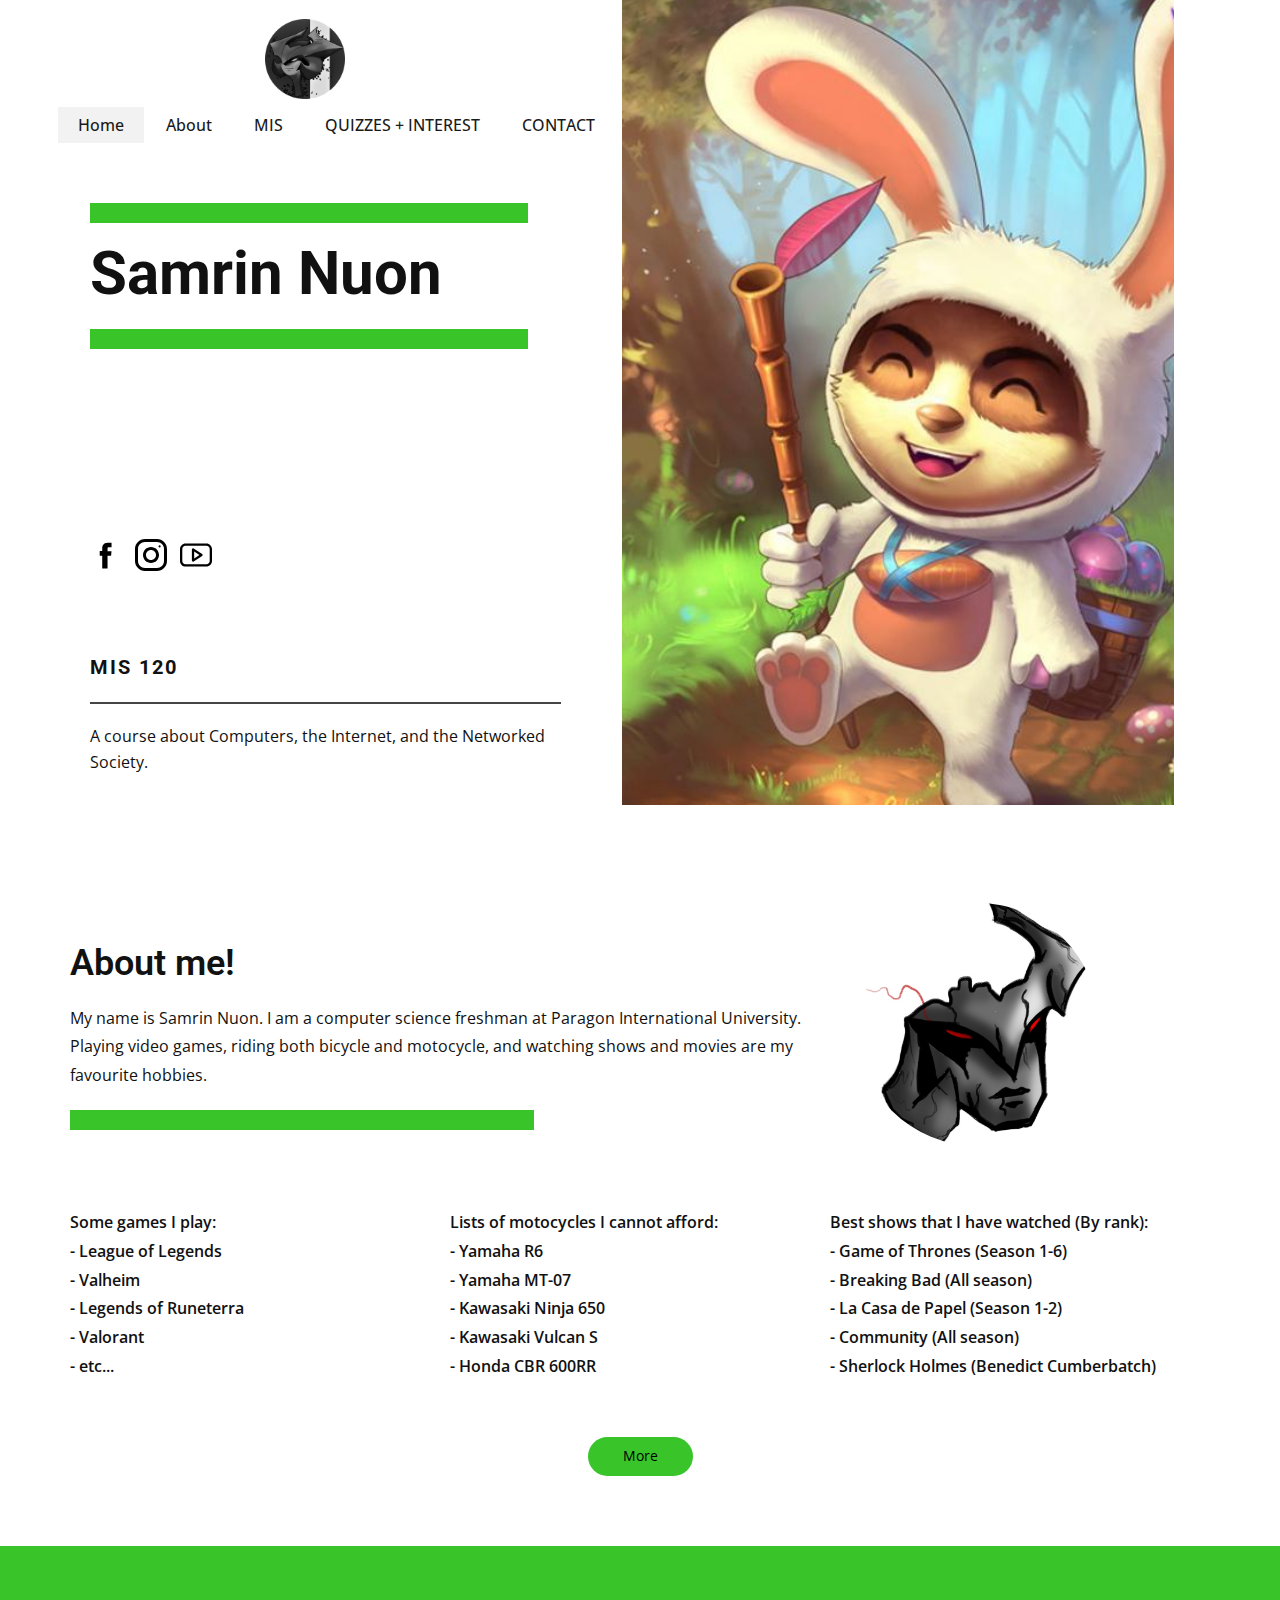
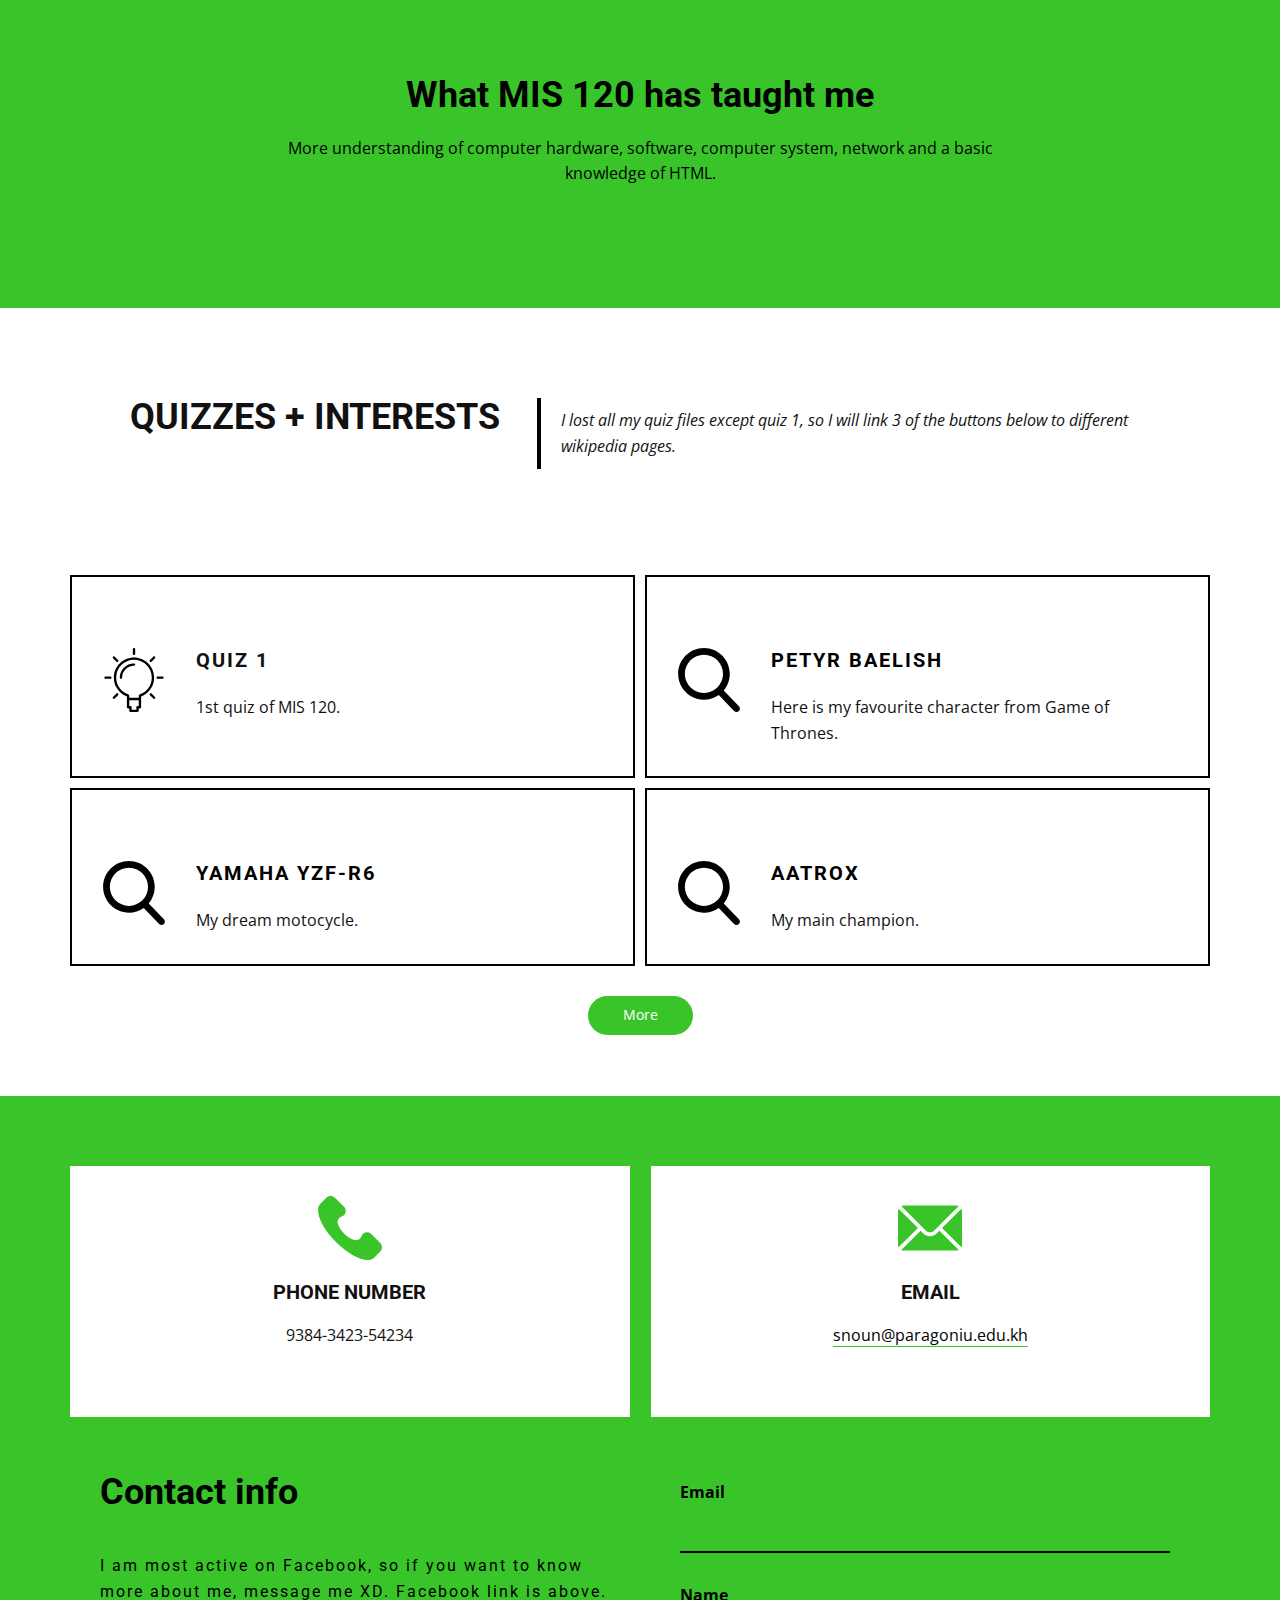
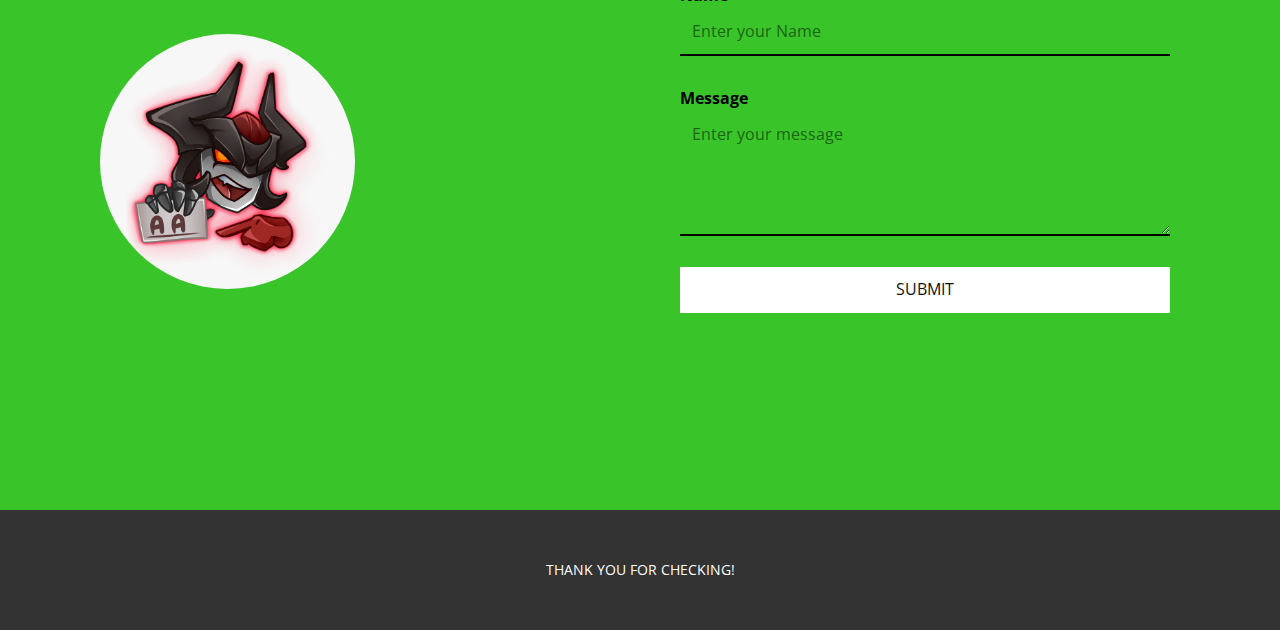
==== index.html @ d37b1dba "Initial commit" ====
<!DOCTYPE html>
<html style="font-size: 16px;" lang="en">
  <head>
    <meta name="viewport" content="width=device-width, initial-scale=1.0">
    <meta charset="utf-8">
    <meta name="keywords" content="Samrin Nuon">
    <meta name="description" content="">
    <meta name="page_type" content="np-template-header-footer-from-plugin">
    <title>Samrin</title>
    <link rel="stylesheet" href="nicepage.css" media="screen">
<link rel="stylesheet" href="Samrin.css" media="screen">
    <script class="u-script" type="text/javascript" src="jquery.js" defer=""></script>
    <script class="u-script" type="text/javascript" src="nicepage.js" defer=""></script>
    <meta name="generator" content="Nicepage 3.11.0, nicepage.com">
    <link id="u-theme-google-font" rel="stylesheet" href="https://fonts.googleapis.com/css?family=Roboto:100,100i,300,300i,400,400i,500,500i,700,700i,900,900i|Open+Sans:300,300i,400,400i,600,600i,700,700i,800,800i">
    
    
    
    
    
    
    <script type="application/ld+json">{
		"@context": "http://schema.org",
		"@type": "Organization",
		"name": "Samrin",
		"url": "index.html",
		"logo": "images/circle-cropped.png"
}</script>
    <meta property="og:title" content="Samrin">
    <meta property="og:type" content="website">
    <meta name="theme-color" content="#0a5bf9">
    <link rel="canonical" href="index.html">
    <meta property="og:url" content="index.html">
  </head>
  <body data-home-page="Samrin.html" data-home-page-title="Samrin" class="u-body u-overlap"><header class="u-clearfix u-header" id="sec-d12e"><div class="u-clearfix u-sheet u-sheet-1">
        <a href="https://nicepage.com" class="u-image u-logo u-image-1" data-image-width="864" data-image-height="864">
          <img src="images/circle-cropped.png" class="u-logo-image u-logo-image-1" data-image-width="80">
        </a>
        <nav class="u-menu u-menu-one-level u-offcanvas u-menu-1">
          <div class="menu-collapse" style="font-size: 1rem; letter-spacing: 0px; font-weight: 500;">
            <a class="u-button-style u-custom-active-color u-custom-border u-custom-border-color u-custom-hover-color u-custom-left-right-menu-spacing u-custom-text-active-color u-custom-text-color u-custom-text-hover-color u-custom-top-bottom-menu-spacing u-nav-link" href="#">
              <svg><use xmlns:xlink="http://www.w3.org/1999/xlink" xlink:href="#menu-hamburger"></use></svg>
              <svg version="1.1" xmlns="http://www.w3.org/2000/svg" xmlns:xlink="http://www.w3.org/1999/xlink"><defs><symbol id="menu-hamburger" viewBox="0 0 16 16" style="width: 16px; height: 16px;"><rect y="1" width="16" height="2"></rect><rect y="7" width="16" height="2"></rect><rect y="13" width="16" height="2"></rect>
</symbol>
</defs></svg>
            </a>
          </div>
          <div class="u-custom-menu u-nav-container">
            <ul class="u-nav u-spacing-2 u-unstyled u-nav-1"><li class="u-nav-item"><a class="u-active-grey-5 u-button-style u-hover-grey-10 u-nav-link u-text-active-grey-90 u-text-grey-90 u-text-hover-grey-90" href="Samrin.html#carousel_e4b1" data-page-id="222820552" style="padding: 10px 20px;">Home</a>
</li><li class="u-nav-item"><a class="u-active-grey-5 u-button-style u-hover-grey-10 u-nav-link u-text-active-grey-90 u-text-grey-90 u-text-hover-grey-90" href="Samrin.html#carousel_53d6" data-page-id="222820552" style="padding: 10px 20px;">About</a>
</li><li class="u-nav-item"><a class="u-active-grey-5 u-button-style u-hover-grey-10 u-nav-link u-text-active-grey-90 u-text-grey-90 u-text-hover-grey-90" href="Samrin.html#carousel_5ef9" data-page-id="222820552" style="padding: 10px 20px;">MIS</a>
</li><li class="u-nav-item"><a class="u-active-grey-5 u-button-style u-hover-grey-10 u-nav-link u-text-active-grey-90 u-text-grey-90 u-text-hover-grey-90" href="Samrin.html#carousel_1f48" data-page-id="222820552" style="padding: 10px 20px;">QUIZZES + INTEREST</a>
</li><li class="u-nav-item"><a class="u-active-grey-5 u-button-style u-hover-grey-10 u-nav-link u-text-active-grey-90 u-text-grey-90 u-text-hover-grey-90" href="Samrin.html#carousel_5300" data-page-id="222820552" style="padding: 10px 20px;">CONTACT</a>
</li></ul>
          </div>
          <div class="u-custom-menu u-nav-container-collapse">
            <div class="u-black u-container-style u-inner-container-layout u-opacity u-opacity-95 u-sidenav">
              <div class="u-sidenav-overflow">
                <div class="u-menu-close"></div>
                <ul class="u-align-center u-nav u-popupmenu-items u-unstyled u-nav-2"><li class="u-nav-item"><a class="u-button-style u-nav-link" href="Samrin.html#carousel_e4b1" data-page-id="222820552" style="padding: 10px 20px;">Home</a>
</li><li class="u-nav-item"><a class="u-button-style u-nav-link" href="Samrin.html#carousel_53d6" data-page-id="222820552" style="padding: 10px 20px;">About</a>
</li><li class="u-nav-item"><a class="u-button-style u-nav-link" href="Samrin.html#carousel_5ef9" data-page-id="222820552" style="padding: 10px 20px;">MIS</a>
</li><li class="u-nav-item"><a class="u-button-style u-nav-link" href="Samrin.html#carousel_1f48" data-page-id="222820552" style="padding: 10px 20px;">QUIZZES + INTEREST</a>
</li><li class="u-nav-item"><a class="u-button-style u-nav-link" href="Samrin.html#carousel_5300" data-page-id="222820552" style="padding: 10px 20px;">CONTACT</a>
</li></ul>
              </div>
            </div>
            <div class="u-black u-menu-overlay u-opacity u-opacity-70"></div>
          </div>
        </nav>
      </div></header>
    <section class="u-clearfix u-section-1" id="carousel_e4b1">
      <div class="u-clearfix u-sheet u-sheet-1">
        <div class="u-clearfix u-layout-wrap u-layout-wrap-1">
          <div class="u-gutter-0 u-layout">
            <div class="u-layout-row">
              <div class="u-size-30">
                <div class="u-layout-col">
                  <div class="u-align-left u-container-style u-layout-cell u-right-cell u-size-60 u-layout-cell-1">
                    <div class="u-container-layout u-container-layout-1">
                      <div class="u-border-20 u-border-custom-color-1 u-line u-line-horizontal u-line-1"></div>
                      <h2 class="u-text u-text-1"><b>Samrin Nuon</b>
                      </h2>
                      <div class="u-border-20 u-border-custom-color-1 u-line u-line-horizontal u-line-2"></div>
                      <div class="u-social-icons u-spacing-13 u-social-icons-1">
                        <a class="u-social-url" target="_blank" href="https://web.facebook.com/Samrin.Godzila/" title="facebook"><span class="u-icon u-icon-circle u-social-facebook u-social-icon u-text-black u-icon-1"><svg class="u-svg-link" preserveAspectRatio="xMidYMin slice" viewBox="0 0 112 112" style=""><use xmlns:xlink="http://www.w3.org/1999/xlink" xlink:href="#svg-954c"></use></svg><svg class="u-svg-content" viewBox="0 0 112 112" x="0px" y="0px" id="svg-954c"><path d="M75.5,28.8H65.4c-1.5,0-4,0.9-4,4.3v9.4h13.9l-1.5,15.8H61.4v45.1H42.8V58.3h-8.8V42.4h8.8V32.2 c0-7.4,3.4-18.8,18.8-18.8h13.8v15.4H75.5z"></path></svg></span>
                        </a>
                        <a class="u-social-url" target="_blank" title="Instagram" href="https://www.instagram.com/yamahamotorusa/"><span class="u-icon u-icon-circle u-social-icon u-social-instagram u-icon-2"><svg class="u-svg-link" preserveAspectRatio="xMidYMin slice" viewBox="0 0 512 512" style=""><use xmlns:xlink="http://www.w3.org/1999/xlink" xlink:href="#svg-d6db"></use></svg><svg class="u-svg-content" viewBox="0 0 512 512" x="0px" y="0px" id="svg-d6db" style="enable-background:new 0 0 512 512;"><g><g><path d="M352,0H160C71.648,0,0,71.648,0,160v192c0,88.352,71.648,160,160,160h192c88.352,0,160-71.648,160-160V160    C512,71.648,440.352,0,352,0z M464,352c0,61.76-50.24,112-112,112H160c-61.76,0-112-50.24-112-112V160C48,98.24,98.24,48,160,48    h192c61.76,0,112,50.24,112,112V352z"></path>
</g>
</g><g><g><path d="M256,128c-70.688,0-128,57.312-128,128s57.312,128,128,128s128-57.312,128-128S326.688,128,256,128z M256,336    c-44.096,0-80-35.904-80-80c0-44.128,35.904-80,80-80s80,35.872,80,80C336,300.096,300.096,336,256,336z"></path>
</g>
</g><g><g><circle cx="393.6" cy="118.4" r="17.056"></circle>
</g>
</g></svg></span>
                        </a>
                        <a class="u-social-url" target="_blank" title="YouTube" href="https://www.youtube.com/channel/UCto7D1L-MiRoOziCXK9uT5Q"><span class="u-icon u-icon-circle u-social-icon u-social-youtube u-icon-3"><svg class="u-svg-link" preserveAspectRatio="xMidYMin slice" viewBox="0 0 209.673 209.673" style=""><use xmlns:xlink="http://www.w3.org/1999/xlink" xlink:href="#svg-e6be"></use></svg><svg class="u-svg-content" viewBox="0 0 209.673 209.673" x="0px" y="0px" id="svg-e6be" style="enable-background:new 0 0 209.673 209.673;"><g><path d="M173.075,29.203H36.599C16.418,29.203,0,45.626,0,65.812v78.05c0,20.186,16.418,36.608,36.599,36.608h136.477   c20.18,0,36.598-16.422,36.598-36.608v-78.05C209.673,45.626,193.255,29.203,173.075,29.203z M194.673,143.861   c0,11.915-9.689,21.608-21.598,21.608H36.599c-11.91,0-21.599-9.693-21.599-21.608v-78.05c0-11.915,9.689-21.608,21.599-21.608   h136.477c11.909,0,21.598,9.693,21.598,21.608V143.861z"></path><path d="M145.095,98.57L89.499,61.92c-2.303-1.519-5.254-1.649-7.684-0.342c-2.429,1.308-3.944,3.845-3.944,6.604v73.309   c0,2.759,1.515,5.295,3.944,6.604c1.113,0.6,2.336,0.896,3.555,0.896c1.442,0,2.881-0.415,4.129-1.239l55.596-36.659   c2.105-1.388,3.372-3.74,3.372-6.262C148.467,102.31,147.2,99.958,145.095,98.57z M92.871,127.562V82.109l34.471,22.723   L92.871,127.562z"></path>
</g></svg></span>
                        </a>
                      </div>
                      <h4 class="u-text u-text-2">MIS 120</h4>
                      <div class="u-border-2 u-border-grey-dark-1 u-line u-line-horizontal u-line-3"></div>
                      <p class="u-text u-text-3">A course about Computers, the Internet, and the Networked Society.</p>
                    </div>
                  </div>
                </div>
              </div>
              <div class="u-size-30">
                <div class="u-layout-row">
                  <div class="u-container-style u-image u-layout-cell u-left-cell u-size-60 u-image-1" data-image-width="480" data-image-height="800">
                    <div class="u-container-layout u-container-layout-2"></div>
                  </div>
                </div>
              </div>
            </div>
          </div>
        </div>
      </div>
    </section>
    <section class="u-clearfix u-section-2" id="carousel_53d6">
      <div class="u-clearfix u-sheet u-sheet-1">
        <h2 class="u-text u-text-1">About me!</h2>
        <p class="u-text u-text-2">My name is Samrin Nuon. I am a computer science freshman at Paragon International University. Playing video games, riding both bicycle and motocycle, and watching shows and movies are my favourite hobbies.</p>
        <div class="u-custom-color-1 u-shape u-shape-rectangle u-shape-1"></div>
        <div alt="" class="u-image u-image-circle u-image-1" data-image-width="835" data-image-height="1080"></div>
        <div class="u-expanded-width u-list u-repeater u-list-1">
          <div class="u-container-style u-list-item u-repeater-item u-white u-list-item-1">
            <div class="u-container-layout u-similar-container u-valign-top u-container-layout-1">
              <p class="u-text u-text-3">Some games I play:<br>- League of Legends<br>- Valheim<br>- Legends of Runeterra<br>- Valorant<br>- etc...
              </p>
            </div>
          </div>
          <div class="u-container-style u-list-item u-repeater-item u-white u-list-item-2">
            <div class="u-container-layout u-similar-container u-valign-top u-container-layout-2">
              <p class="u-text u-text-4">Lists of motocycles I cannot afford:<br>- Yamaha R6<br>- Yamaha MT-07<br>- Kawasaki Ninja 650<br>- Kawasaki Vulcan S<br>- Honda CBR 600RR
              </p>
            </div>
          </div>
          <div class="u-container-style u-list-item u-repeater-item u-white u-list-item-3">
            <div class="u-container-layout u-similar-container u-valign-top u-container-layout-3">
              <p class="u-text u-text-5">Best shows that I have watched (By rank):<br>- Game of Thrones (Season 1-6)<br>- Breaking Bad (All season)<br>- La Casa de Papel (Season 1-2)<br>- Community (All season)<br>- Sherlock Holmes (Benedict Cumberbatch)&nbsp;
              </p>
            </div>
          </div>
        </div>
        <a href="https://nicepage.com/c/video-website-templates" class="u-btn u-btn-round u-button-style u-custom-color-1 u-hover-palette-1-light-2 u-radius-50 u-text-black u-btn-1">More</a>
      </div>
    </section>
    <section class="u-align-center u-clearfix u-custom-color-1 u-section-3" id="carousel_5ef9">
      <div class="u-clearfix u-sheet u-sheet-1">
        <h1 class="u-text u-text-black u-text-1">What MIS 120 has taught me</h1>
        <p class="u-text u-text-black u-text-2">More understanding of computer hardware, software, computer system, network and a basic knowledge of HTML.</p>
      </div>
    </section>
    <section class="u-clearfix u-section-4" id="carousel_1f48">
      <div class="u-clearfix u-sheet u-sheet-1">
        <div class="u-clearfix u-expanded-width u-layout-wrap u-layout-wrap-1">
          <div class="u-layout">
            <div class="u-layout-row">
              <div class="u-container-style u-layout-cell u-size-23 u-layout-cell-1">
                <div class="u-container-layout u-valign-top-xl u-container-layout-1">
                  <h2 class="u-text u-text-1">QUIZZES + INTERESTS</h2>
                </div>
              </div>
              <div class="u-container-style u-layout-cell u-size-37 u-layout-cell-2">
                <div class="u-container-layout u-valign-top u-container-layout-2">
                  <blockquote class="u-border-black u-text u-text-2">I lost all my quiz files except quiz 1, so I will link 3 of the buttons below to different wikipedia pages.</blockquote>
                </div>
              </div>
            </div>
          </div>
        </div>
        <div class="u-list u-repeater u-list-1">
          <div class="u-align-left u-border-2 u-border-black u-container-style u-list-item u-repeater-item u-shape-rectangle">
            <div class="u-container-layout u-similar-container u-container-layout-3"><span class="u-icon u-icon-circle u-text-black u-icon-1"><svg class="u-svg-link" preserveAspectRatio="xMidYMin slice" viewBox="0 0 54 54" style=""><use xmlns:xlink="http://www.w3.org/1999/xlink" xlink:href="#svg-c307"></use></svg><svg class="u-svg-content" viewBox="0 0 54 54" x="0px" y="0px" id="svg-c307" style="enable-background:new 0 0 54 54;"><g><path d="M27,8c-9.374,0-17,7.626-17,17c0,7.112,4.391,13.412,11,15.9V50c0,0.553,0.447,1,1,1h1v2c0,0.553,0.447,1,1,1h6
		c0.553,0,1-0.447,1-1v-2h1c0.553,0,1-0.447,1-1v-9.1c6.609-2.488,11-8.788,11-15.9C44,15.626,36.374,8,27,8z M30,49
		c-0.553,0-1,0.447-1,1v2h-4v-2c0-0.553-0.447-1-1-1h-1v-5h8v5H30z M31.688,39.242C31.277,39.377,31,39.761,31,40.192V42h-8v-1.808
		c0-0.432-0.277-0.815-0.688-0.95C16.145,37.214,12,31.49,12,25c0-8.271,6.729-15,15-15s15,6.729,15,15
		C42,31.49,37.855,37.214,31.688,39.242z"></path><path d="M27,6c0.553,0,1-0.447,1-1V1c0-0.553-0.447-1-1-1s-1,0.447-1,1v4C26,5.553,26.447,6,27,6z"></path><path d="M51,24h-4c-0.553,0-1,0.447-1,1s0.447,1,1,1h4c0.553,0,1-0.447,1-1S51.553,24,51,24z"></path><path d="M7,24H3c-0.553,0-1,0.447-1,1s0.447,1,1,1h4c0.553,0,1-0.447,1-1S7.553,24,7,24z"></path><path d="M43.264,7.322l-2.828,2.828c-0.391,0.391-0.391,1.023,0,1.414c0.195,0.195,0.451,0.293,0.707,0.293
		s0.512-0.098,0.707-0.293l2.828-2.828c0.391-0.391,0.391-1.023,0-1.414S43.654,6.932,43.264,7.322z"></path><path d="M12.15,38.436l-2.828,2.828c-0.391,0.391-0.391,1.023,0,1.414c0.195,0.195,0.451,0.293,0.707,0.293
		s0.512-0.098,0.707-0.293l2.828-2.828c0.391-0.391,0.391-1.023,0-1.414S12.541,38.045,12.15,38.436z"></path><path d="M41.85,38.436c-0.391-0.391-1.023-0.391-1.414,0s-0.391,1.023,0,1.414l2.828,2.828c0.195,0.195,0.451,0.293,0.707,0.293
		s0.512-0.098,0.707-0.293c0.391-0.391,0.391-1.023,0-1.414L41.85,38.436z"></path><path d="M12.15,11.564c0.195,0.195,0.451,0.293,0.707,0.293s0.512-0.098,0.707-0.293c0.391-0.391,0.391-1.023,0-1.414l-2.828-2.828
		c-0.391-0.391-1.023-0.391-1.414,0s-0.391,1.023,0,1.414L12.15,11.564z"></path><path d="M27,13c-6.617,0-12,5.383-12,12c0,0.553,0.447,1,1,1s1-0.447,1-1c0-5.514,4.486-10,10-10c0.553,0,1-0.447,1-1
		S27.553,13,27,13z"></path>
</g></svg></span>
              <h5 class="u-text u-text-3">
                <a class="u-active-none u-border-none u-btn u-button-link u-button-style u-file-link u-hover-none u-none u-text-body-color u-btn-1" href="files/Samrin_Nuon_Section2.pdf">Quiz 1</a>
              </h5>
              <p class="u-text u-text-4">1st quiz of MIS 120.</p>
            </div>
          </div>
          <div class="u-align-left u-border-2 u-border-black u-container-style u-list-item u-repeater-item u-shape-rectangle">
            <div class="u-container-layout u-similar-container u-container-layout-4"><span class="u-icon u-icon-circle u-text-black u-icon-2"><svg class="u-svg-link" preserveAspectRatio="xMidYMin slice" viewBox="0 0 56.966 56.966" style=""><use xmlns:xlink="http://www.w3.org/1999/xlink" xlink:href="#svg-68cb"></use></svg><svg class="u-svg-content" viewBox="0 0 56.966 56.966" x="0px" y="0px" id="svg-68cb" style="enable-background:new 0 0 56.966 56.966;"><path d="M55.146,51.887L41.588,37.786c3.486-4.144,5.396-9.358,5.396-14.786c0-12.682-10.318-23-23-23s-23,10.318-23,23
	s10.318,23,23,23c4.761,0,9.298-1.436,13.177-4.162l13.661,14.208c0.571,0.593,1.339,0.92,2.162,0.92
	c0.779,0,1.518-0.297,2.079-0.837C56.255,54.982,56.293,53.08,55.146,51.887z M23.984,6c9.374,0,17,7.626,17,17s-7.626,17-17,17
	s-17-7.626-17-17S14.61,6,23.984,6z"></path></svg></span>
              <h5 class="u-text u-text-5">
                <a class="u-active-none u-border-none u-btn u-button-link u-button-style u-hover-none u-none u-text-black u-btn-2" href="https://en.wikipedia.org/wiki/Petyr_Baelish" target="_blank">Petyr baelish</a>
              </h5>
              <p class="u-text u-text-6">Here is my favourite character from Game of Thrones.</p>
            </div>
          </div>
          <div class="u-align-left u-border-2 u-border-black u-container-style u-list-item u-repeater-item u-shape-rectangle">
            <div class="u-container-layout u-similar-container u-container-layout-5"><span class="u-icon u-icon-circle u-text-black u-icon-3"><svg class="u-svg-link" preserveAspectRatio="xMidYMin slice" viewBox="0 0 56.966 56.966" style=""><use xmlns:xlink="http://www.w3.org/1999/xlink" xlink:href="#svg-5451"></use></svg><svg class="u-svg-content" viewBox="0 0 56.966 56.966" x="0px" y="0px" id="svg-5451" style="enable-background:new 0 0 56.966 56.966;"><path d="M55.146,51.887L41.588,37.786c3.486-4.144,5.396-9.358,5.396-14.786c0-12.682-10.318-23-23-23s-23,10.318-23,23
	s10.318,23,23,23c4.761,0,9.298-1.436,13.177-4.162l13.661,14.208c0.571,0.593,1.339,0.92,2.162,0.92
	c0.779,0,1.518-0.297,2.079-0.837C56.255,54.982,56.293,53.08,55.146,51.887z M23.984,6c9.374,0,17,7.626,17,17s-7.626,17-17,17
	s-17-7.626-17-17S14.61,6,23.984,6z"></path></svg></span>
              <h5 class="u-text u-text-7">
                <a class="u-active-none u-border-none u-btn u-button-link u-button-style u-hover-none u-none u-text-black u-btn-3" href="https://en.wikipedia.org/wiki/Yamaha_YZF-R6" target="_blank">Yamaha yzf-r6</a>
              </h5>
              <p class="u-text u-text-8">My dream motocycle.</p>
            </div>
          </div>
          <div class="u-align-left u-border-2 u-border-black u-container-style u-list-item u-repeater-item u-shape-rectangle">
            <div class="u-container-layout u-similar-container u-container-layout-6"><span class="u-icon u-icon-circle u-text-black u-icon-4"><svg class="u-svg-link" preserveAspectRatio="xMidYMin slice" viewBox="0 0 56.966 56.966" style=""><use xmlns:xlink="http://www.w3.org/1999/xlink" xlink:href="#svg-8ae0"></use></svg><svg class="u-svg-content" viewBox="0 0 56.966 56.966" x="0px" y="0px" id="svg-8ae0" style="enable-background:new 0 0 56.966 56.966;"><path d="M55.146,51.887L41.588,37.786c3.486-4.144,5.396-9.358,5.396-14.786c0-12.682-10.318-23-23-23s-23,10.318-23,23
	s10.318,23,23,23c4.761,0,9.298-1.436,13.177-4.162l13.661,14.208c0.571,0.593,1.339,0.92,2.162,0.92
	c0.779,0,1.518-0.297,2.079-0.837C56.255,54.982,56.293,53.08,55.146,51.887z M23.984,6c9.374,0,17,7.626,17,17s-7.626,17-17,17
	s-17-7.626-17-17S14.61,6,23.984,6z"></path></svg></span>
              <h5 class="u-text u-text-9">
                <a class="u-active-none u-border-none u-btn u-button-link u-button-style u-hover-none u-none u-text-black u-btn-4" href="https://leagueoflegends.fandom.com/wiki/Aatrox/LoL" target="_blank">aatrox</a>
              </h5>
              <p class="u-text u-text-10">My main champion.</p>
            </div>
          </div>
        </div>
        <a href="https://nicepage.com/k/parking-html-templates" class="u-btn u-btn-round u-button-style u-custom-color-1 u-hover-palette-1-light-2 u-radius-50 u-btn-5">More </a>
      </div>
    </section>
    <section class="u-clearfix u-custom-color-1 u-section-5" id="carousel_5300">
      <div class="u-clearfix u-sheet u-valign-middle-md u-valign-middle-sm u-valign-middle-xs u-sheet-1">
        <div class="u-expanded-width u-list u-repeater u-list-1">
          <div class="u-align-center u-container-style u-list-item u-repeater-item u-white u-list-item-1">
            <div class="u-container-layout u-similar-container u-valign-top u-container-layout-1"><span class="u-icon u-icon-circle u-text-custom-color-1 u-icon-1"><svg class="u-svg-link" preserveAspectRatio="xMidYMin slice" viewBox="0 0 513.64 513.64" style=""><use xmlns:xlink="http://www.w3.org/1999/xlink" xlink:href="#svg-9786"></use></svg><svg class="u-svg-content" viewBox="0 0 513.64 513.64" x="0px" y="0px" id="svg-9786" style="enable-background:new 0 0 513.64 513.64;"><g><g><path d="M499.66,376.96l-71.68-71.68c-25.6-25.6-69.12-15.359-79.36,17.92c-7.68,23.041-33.28,35.841-56.32,30.72    c-51.2-12.8-120.32-79.36-133.12-133.12c-7.68-23.041,7.68-48.641,30.72-56.32c33.28-10.24,43.52-53.76,17.92-79.36l-71.68-71.68    c-20.48-17.92-51.2-17.92-69.12,0l-48.64,48.64c-48.64,51.2,5.12,186.88,125.44,307.2c120.32,120.32,256,176.641,307.2,125.44    l48.64-48.64C517.581,425.6,517.581,394.88,499.66,376.96z"></path>
</g>
</g></svg></span>
              <h5 class="u-text u-text-1">phone number</h5>
              <p class="u-text u-text-2">9384-3423-54234</p>
            </div>
          </div>
          <div class="u-align-center u-container-style u-list-item u-repeater-item u-white u-list-item-2">
            <div class="u-container-layout u-similar-container u-valign-top u-container-layout-2"><span class="u-icon u-icon-circle u-text-custom-color-1 u-icon-2"><svg class="u-svg-link" preserveAspectRatio="xMidYMin slice" viewBox="0 0 512 512" style=""><use xmlns:xlink="http://www.w3.org/1999/xlink" xlink:href="#svg-9f82"></use></svg><svg class="u-svg-content" viewBox="0 0 512 512" x="0px" y="0px" id="svg-9f82" style="enable-background:new 0 0 512 512;"><g><g><path d="M507.49,101.721L352.211,256L507.49,410.279c2.807-5.867,4.51-12.353,4.51-19.279V121    C512,114.073,510.297,107.588,507.49,101.721z"></path>
</g>
</g><g><g><path d="M467,76H45c-6.927,0-13.412,1.703-19.279,4.51l198.463,197.463c17.548,17.548,46.084,17.548,63.632,0L486.279,80.51    C480.412,77.703,473.927,76,467,76z"></path>
</g>
</g><g><g><path d="M4.51,101.721C1.703,107.588,0,114.073,0,121v270c0,6.927,1.703,13.413,4.51,19.279L159.789,256L4.51,101.721z"></path>
</g>
</g><g><g><path d="M331,277.211l-21.973,21.973c-29.239,29.239-76.816,29.239-106.055,0L181,277.211L25.721,431.49    C31.588,434.297,38.073,436,45,436h422c6.927,0,13.412-1.703,19.279-4.51L331,277.211z"></path>
</g>
</g></svg></span>
              <h5 class="u-text u-text-3">Email</h5>
              <p class="u-text u-text-4">
                <a href="mailto:snoun@paragoniu.edu.kh" class="u-active-none u-border-1 u-border-custom-color-1 u-btn u-button-link u-button-style u-hover-none u-none u-text-black u-btn-1">snoun@paragoniu.edu.kh<br>
                </a>
              </p>
            </div>
          </div>
        </div>
        <div class="u-clearfix u-expanded-width u-layout-wrap u-layout-wrap-1">
          <div class="u-layout">
            <div class="u-layout-row">
              <div class="u-container-style u-layout-cell u-left-cell u-size-30 u-layout-cell-1">
                <div class="u-container-layout u-container-layout-3">
                  <h3 class="u-text u-text-black u-text-5">Contact info</h3>
                  <p class="u-custom-font u-heading-font u-text u-text-black u-text-6">I am most active on Facebook, so if you want to know more about me, message me XD. Facebook link is above.</p>
                  <div alt="" class="u-image u-image-circle u-image-1" data-image-width="860" data-image-height="741"></div>
                </div>
              </div>
              <div class="u-container-style u-layout-cell u-right-cell u-size-30 u-layout-cell-2">
                <div class="u-container-layout u-valign-top u-container-layout-4">
                  <div class="u-form u-form-1">
                    <form action="#" method="POST" class="u-clearfix u-form-spacing-30 u-form-vertical u-inner-form" style="padding: 10px" source="custom" name="form">
                      <div class="u-form-email u-form-group u-form-partition-factor-2 u-form-group-1">
                        <label for="email-319a" class="u-label u-text-black u-label-1">Email</label>
                        <input type="email" placeholder="" id="email-319a" name="email" class="u-border-2 u-border-black u-border-no-left u-border-no-right u-border-no-top u-input u-input-rectangle u-text-black" required="">
                      </div>
                      <div class="u-form-group u-form-name u-form-partition-factor-2 u-form-group-2">
                        <label for="name-319a" class="u-label u-text-black u-label-2">Name</label>
                        <input type="text" placeholder="Enter your Name" id="name-319a" name="name" class="u-border-2 u-border-black u-border-no-left u-border-no-right u-border-no-top u-input u-input-rectangle u-text-black" required="">
                      </div>
                      <div class="u-form-group u-form-message u-form-group-3">
                        <label for="message-319a" class="u-label u-text-black u-label-3">Message</label>
                        <textarea placeholder="Enter your message" rows="4" cols="50" id="message-319a" name="message" class="u-border-2 u-border-black u-border-no-left u-border-no-right u-border-no-top u-input u-input-rectangle u-text-black" required=""></textarea>
                      </div>
                      <div class="u-align-left u-form-group u-form-submit u-form-group-4">
                        <a href="#" class="u-btn u-btn-submit u-button-style u-white u-btn-2">Submit</a>
                        <input type="submit" value="submit" class="u-form-control-hidden">
                      </div>
                      <div class="u-form-send-message u-form-send-success"> Thank you! Your message has been sent. </div>
                      <div class="u-form-send-error u-form-send-message"> Unable to send your message. Please fix errors then try again. </div>
                      <input type="hidden" value="" name="recaptchaResponse">
                    </form>
                  </div>
                </div>
              </div>
            </div>
          </div>
        </div>
      </div>
    </section>
    
    
    <footer class="u-align-center u-clearfix u-footer u-grey-80 u-footer" id="sec-de31"><div class="u-clearfix u-sheet u-sheet-1">
        <p class="u-small-text u-text u-text-variant u-text-1">THANK YOU FOR CHECKING!</p>
      </div></footer><span style="height: 64px; width: 64px; margin-left: 0px; margin-right: auto; margin-top: 0px; background-image: none; right: 20px; bottom: 20px" class="u-back-to-top u-custom-color-1 u-icon u-icon-circle u-opacity u-opacity-85 u-spacing-15" data-href="#">
        <svg class="u-svg-link" preserveAspectRatio="xMidYMin slice" viewBox="0 0 551.13 551.13"><use xmlns:xlink="http://www.w3.org/1999/xlink" xlink:href="#svg-1d98"></use></svg>
        <svg class="u-svg-content" enable-background="new 0 0 551.13 551.13" viewBox="0 0 551.13 551.13" xmlns="http://www.w3.org/2000/svg" id="svg-1d98"><path d="m275.565 189.451 223.897 223.897h51.668l-275.565-275.565-275.565 275.565h51.668z"></path></svg>
    </span>
  </body>
</html>
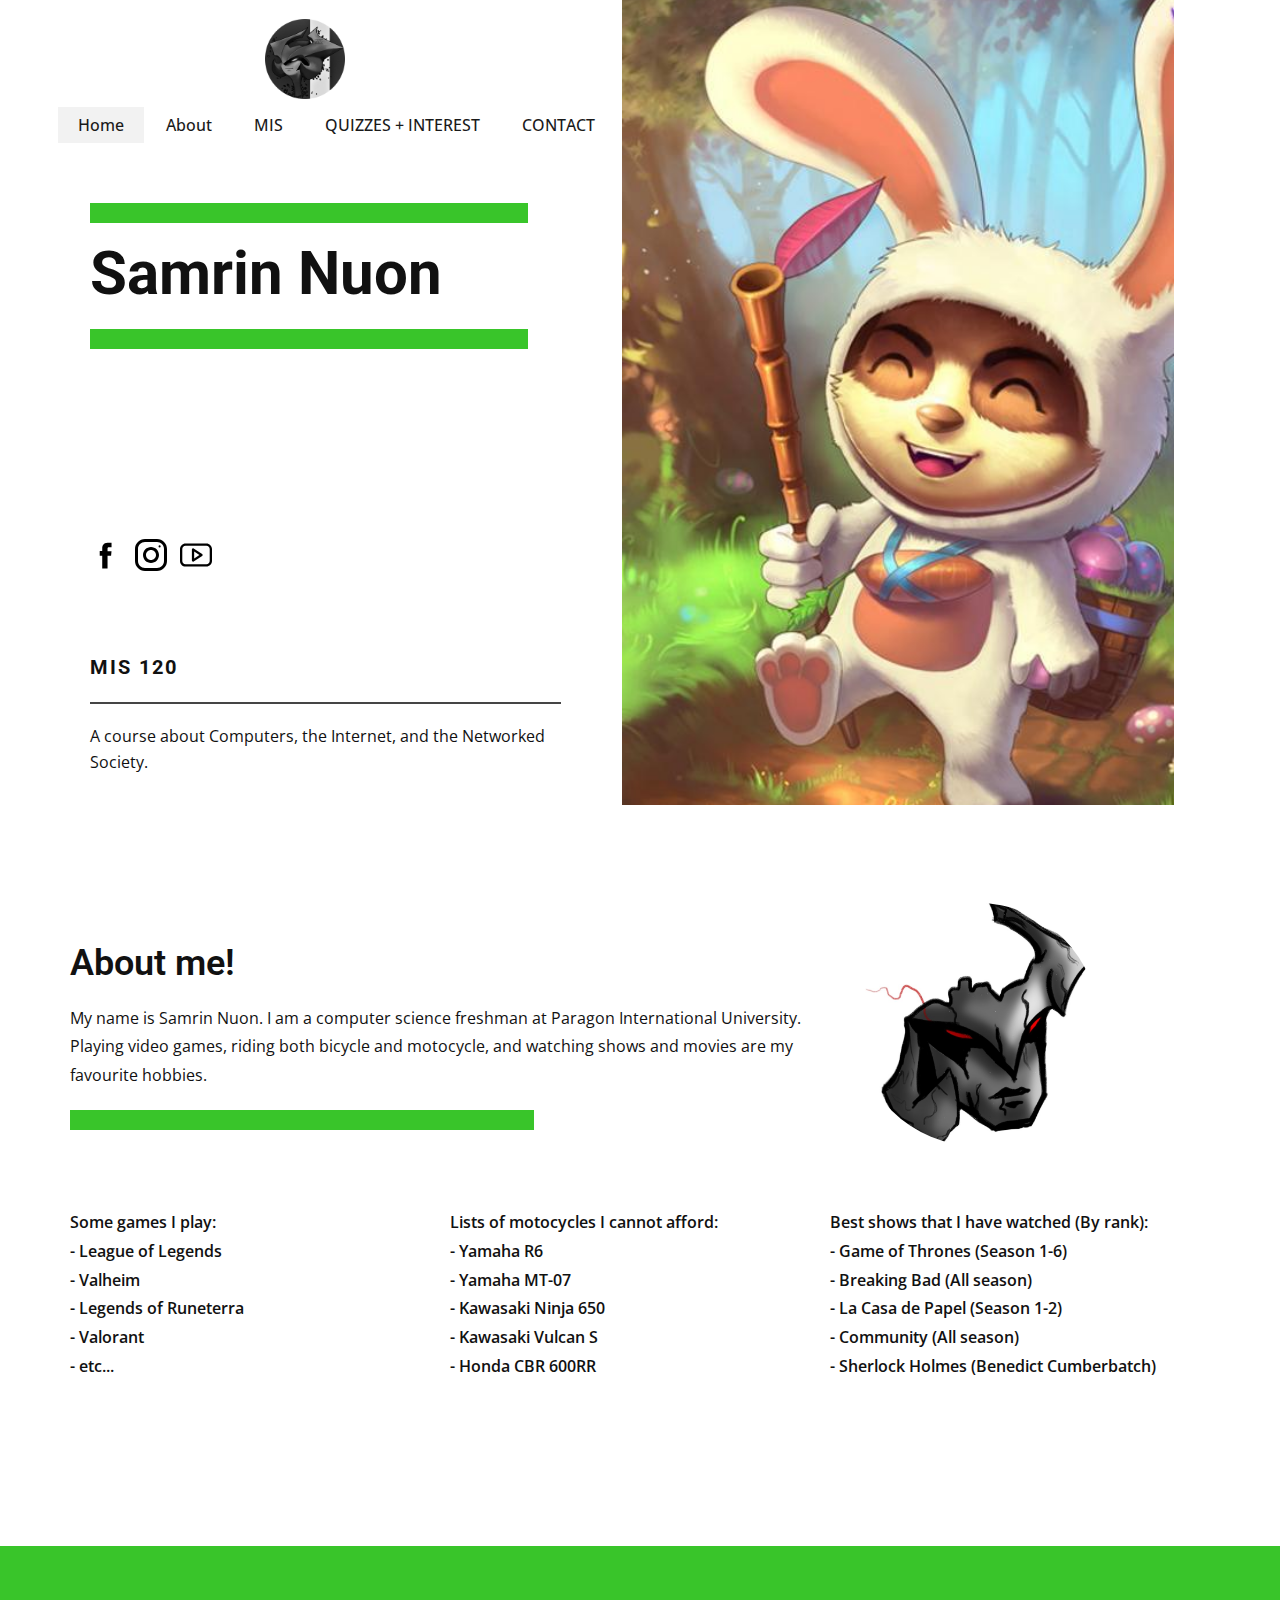
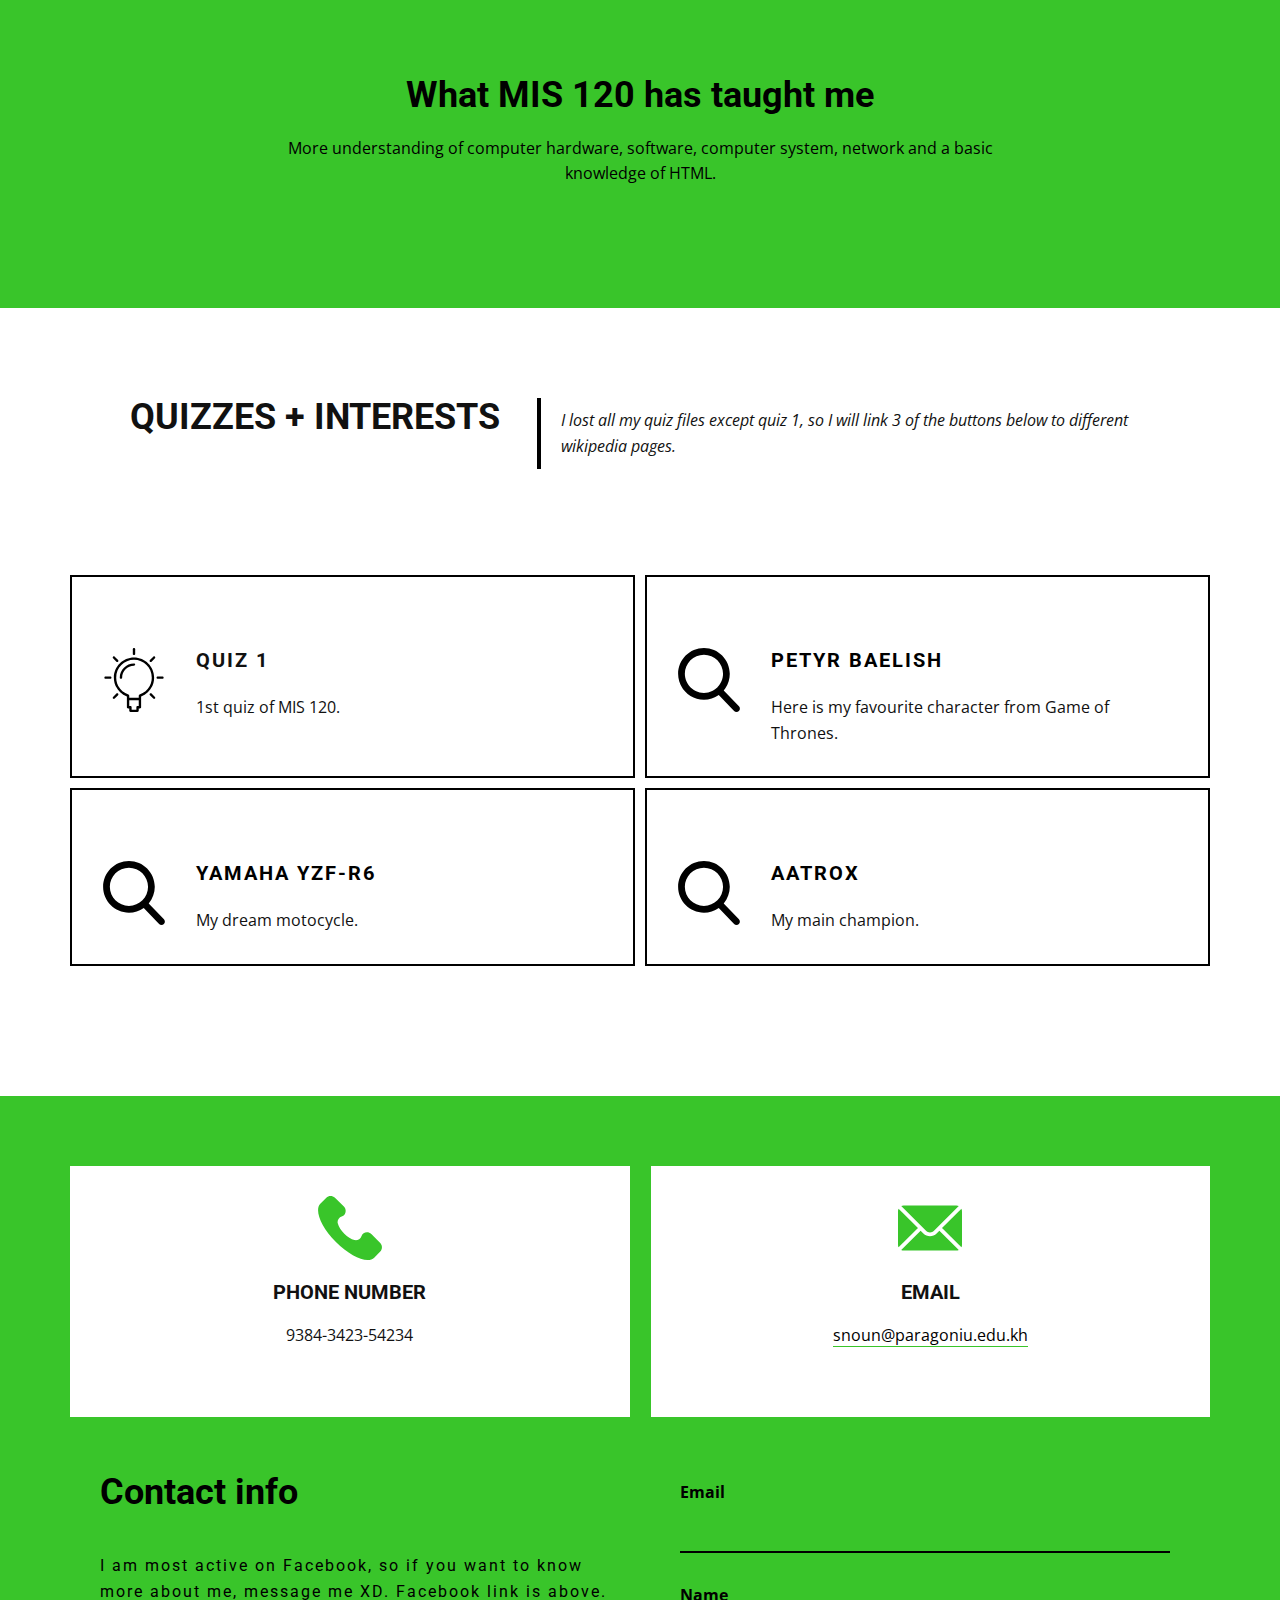
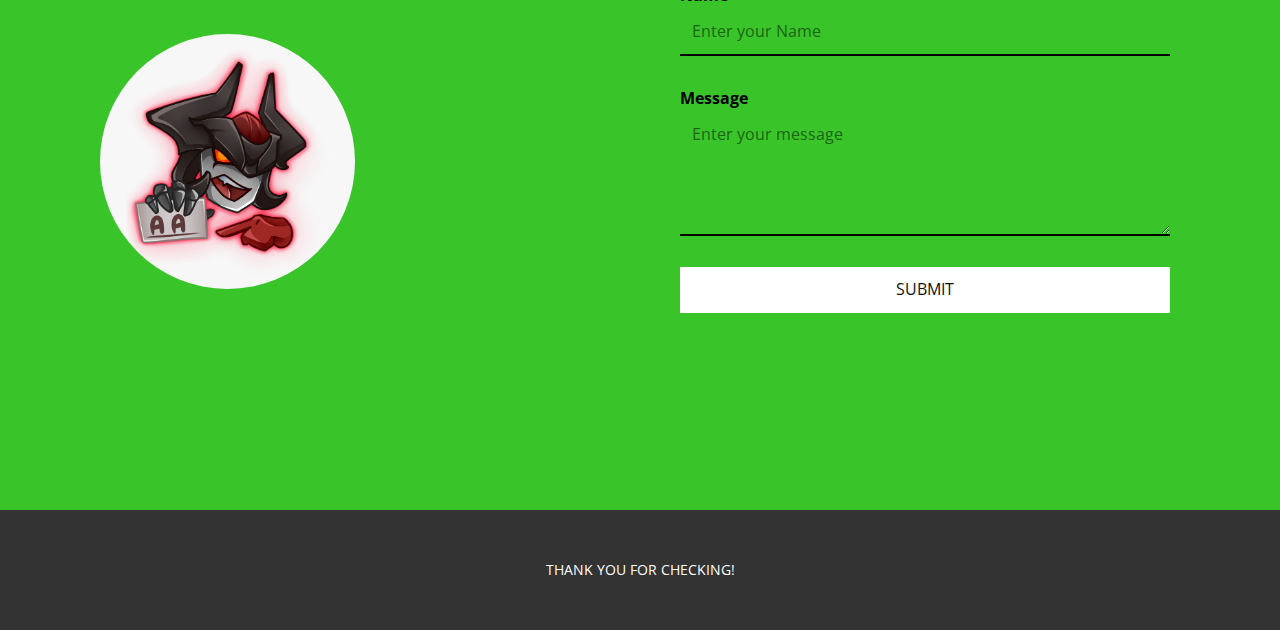
==== commit f9a53f68: "Initial commit" ====
--- a/index.html
+++ b/index.html
@@ -33,7 +33,7 @@
     <meta property="og:url" content="index.html">
   </head>
   <body data-home-page="Samrin.html" data-home-page-title="Samrin" class="u-body u-overlap"><header class="u-clearfix u-header" id="sec-d12e"><div class="u-clearfix u-sheet u-sheet-1">
-        <a href="https://nicepage.com" class="u-image u-logo u-image-1" data-image-width="864" data-image-height="864">
+        <a href="https://nicepage.com" class="u-image u-logo u-image-1" data-image-width="864" data-image-height="864" title="Menu">
           <img src="images/circle-cropped.png" class="u-logo-image u-logo-image-1" data-image-width="80">
         </a>
         <nav class="u-menu u-menu-one-level u-offcanvas u-menu-1">
@@ -142,7 +142,6 @@
             </div>
           </div>
         </div>
-        <a href="https://nicepage.com/c/video-website-templates" class="u-btn u-btn-round u-button-style u-custom-color-1 u-hover-palette-1-light-2 u-radius-50 u-text-black u-btn-1">More</a>
       </div>
     </section>
     <section class="u-align-center u-clearfix u-custom-color-1 u-section-3" id="carousel_5ef9">
@@ -222,7 +221,6 @@
             </div>
           </div>
         </div>
-        <a href="https://nicepage.com/k/parking-html-templates" class="u-btn u-btn-round u-button-style u-custom-color-1 u-hover-palette-1-light-2 u-radius-50 u-btn-5">More </a>
       </div>
     </section>
     <section class="u-clearfix u-custom-color-1 u-section-5" id="carousel_5300">
--- a/Samrin.css
+++ b/Samrin.css
@@ -283,7 +283,7 @@
   min-height: 233px;
   grid-template-columns: 33.3333% 33.3333% 33.3333%;
   margin-top: 32px;
-  margin-bottom: 0;
+  margin-bottom: 60px;
   grid-gap: 0px 0px;
 }
 
@@ -332,14 +332,6 @@
   margin: 0;
 }
 
-.u-section-2 .u-btn-1 {
-  border-style: none;
-  font-size: 0.875rem;
-  background-image: none;
-  margin: 26px auto 60px;
-  padding: 8px 35px 9px;
-}
-
 @media (max-width: 1199px) {
   .u-section-2 .u-sheet-1 {
     min-height: 634px;
@@ -360,11 +352,8 @@
   .u-section-2 .u-list-1 {
     min-height: 192px;
     margin-top: 62px;
+    margin-bottom: 38px;
     height: auto;
-  }
-
-  .u-section-2 .u-btn-1 {
-    margin-top: -122px;
   }
 }
 
@@ -389,6 +378,7 @@
     min-height: 441px;
     grid-template-columns: 50% 50%;
     margin-top: -142px;
+    margin-bottom: 60px;
   }
 }
 
@@ -400,6 +390,7 @@
   .u-section-2 .u-list-1 {
     grid-template-columns: 100%;
     margin-top: -256px;
+    margin-bottom: 0;
   }
 
   .u-section-2 .u-container-layout-1 {
@@ -515,7 +506,7 @@
   min-height: 390px;
   grid-template-columns: calc(50% - 5px) calc(50% - 5px);
   grid-gap: 10px 10px;
-  margin: 30px auto 0 0;
+  margin: 30px auto 60px 0;
 }
 
 .u-section-4 .u-container-layout-3 {
@@ -616,14 +607,6 @@
 
 .u-section-4 .u-text-10 {
   margin: 23px 0 0 94px;
-}
-
-.u-section-4 .u-btn-5 {
-  border-style: none;
-  font-size: 0.875rem;
-  background-image: none;
-  margin: 30px auto 60px;
-  padding: 8px 35px 9px;
 }
 
 @media (max-width: 1199px) {
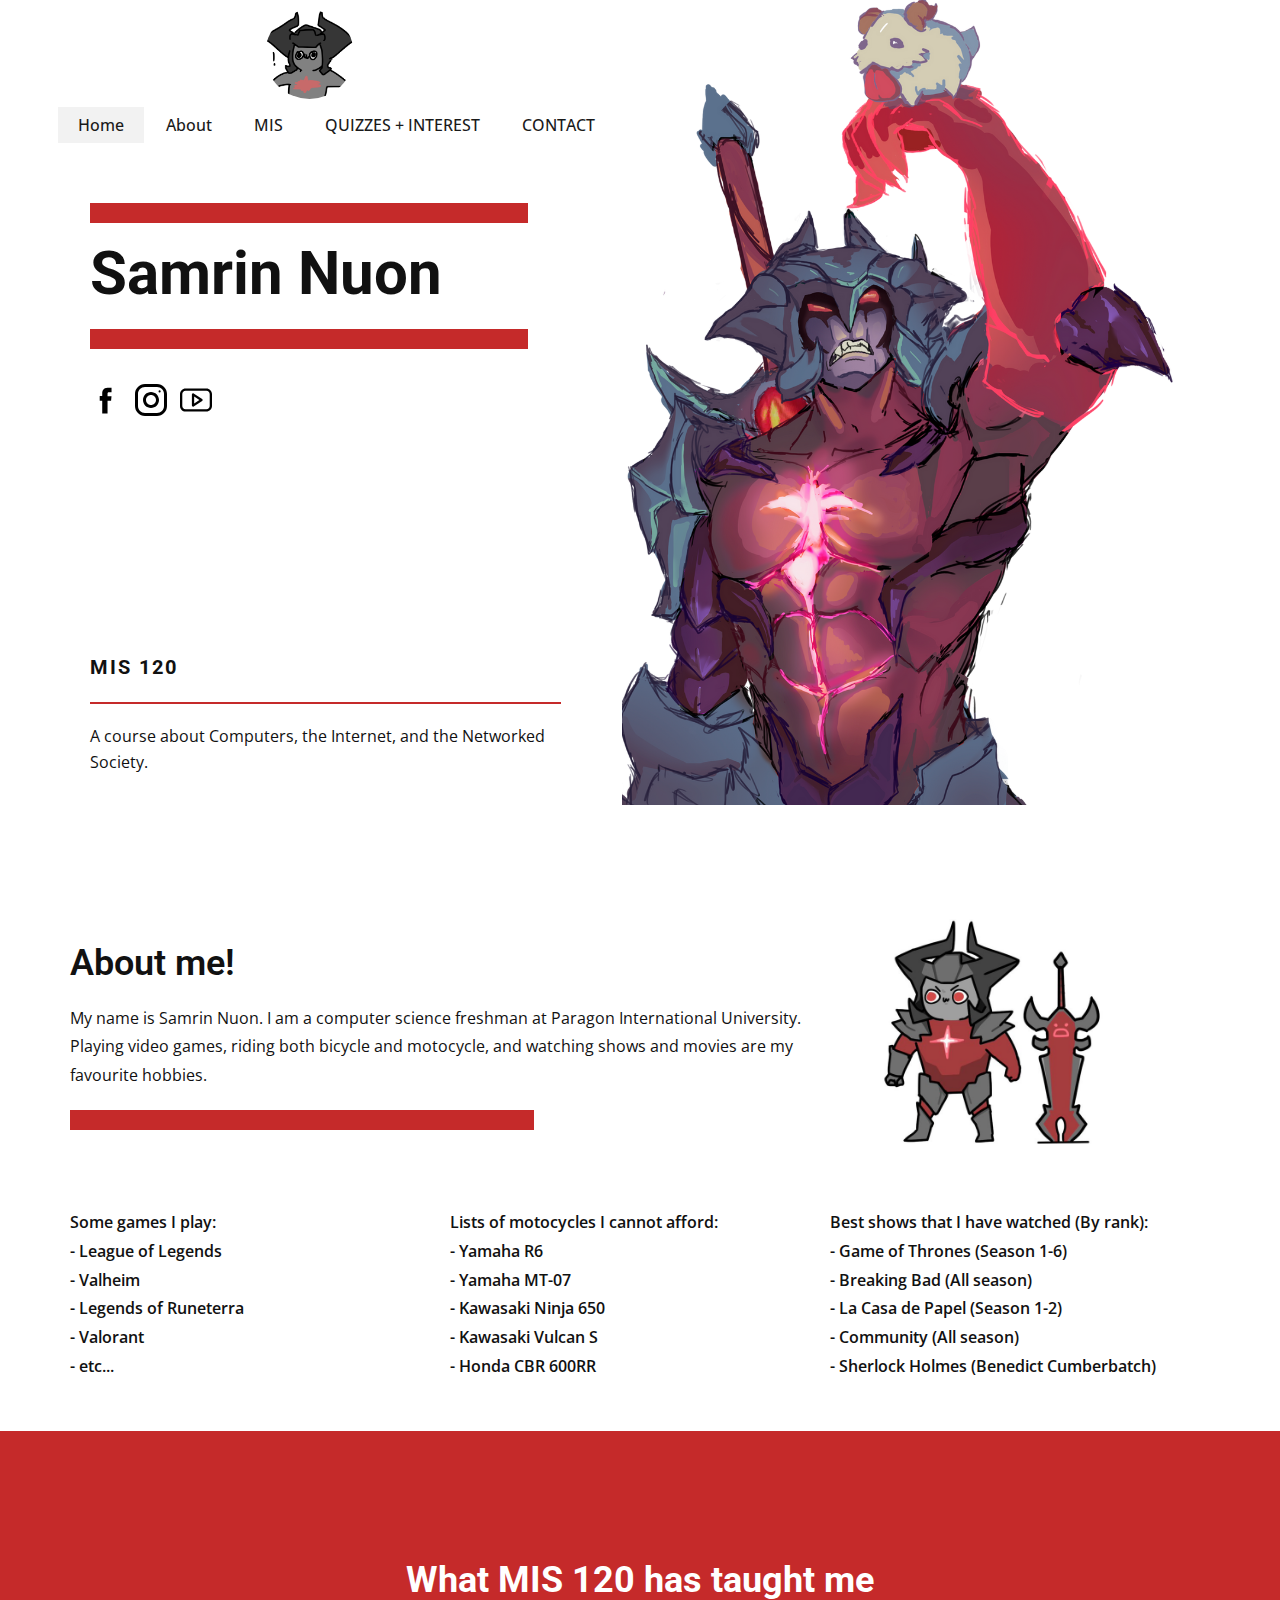
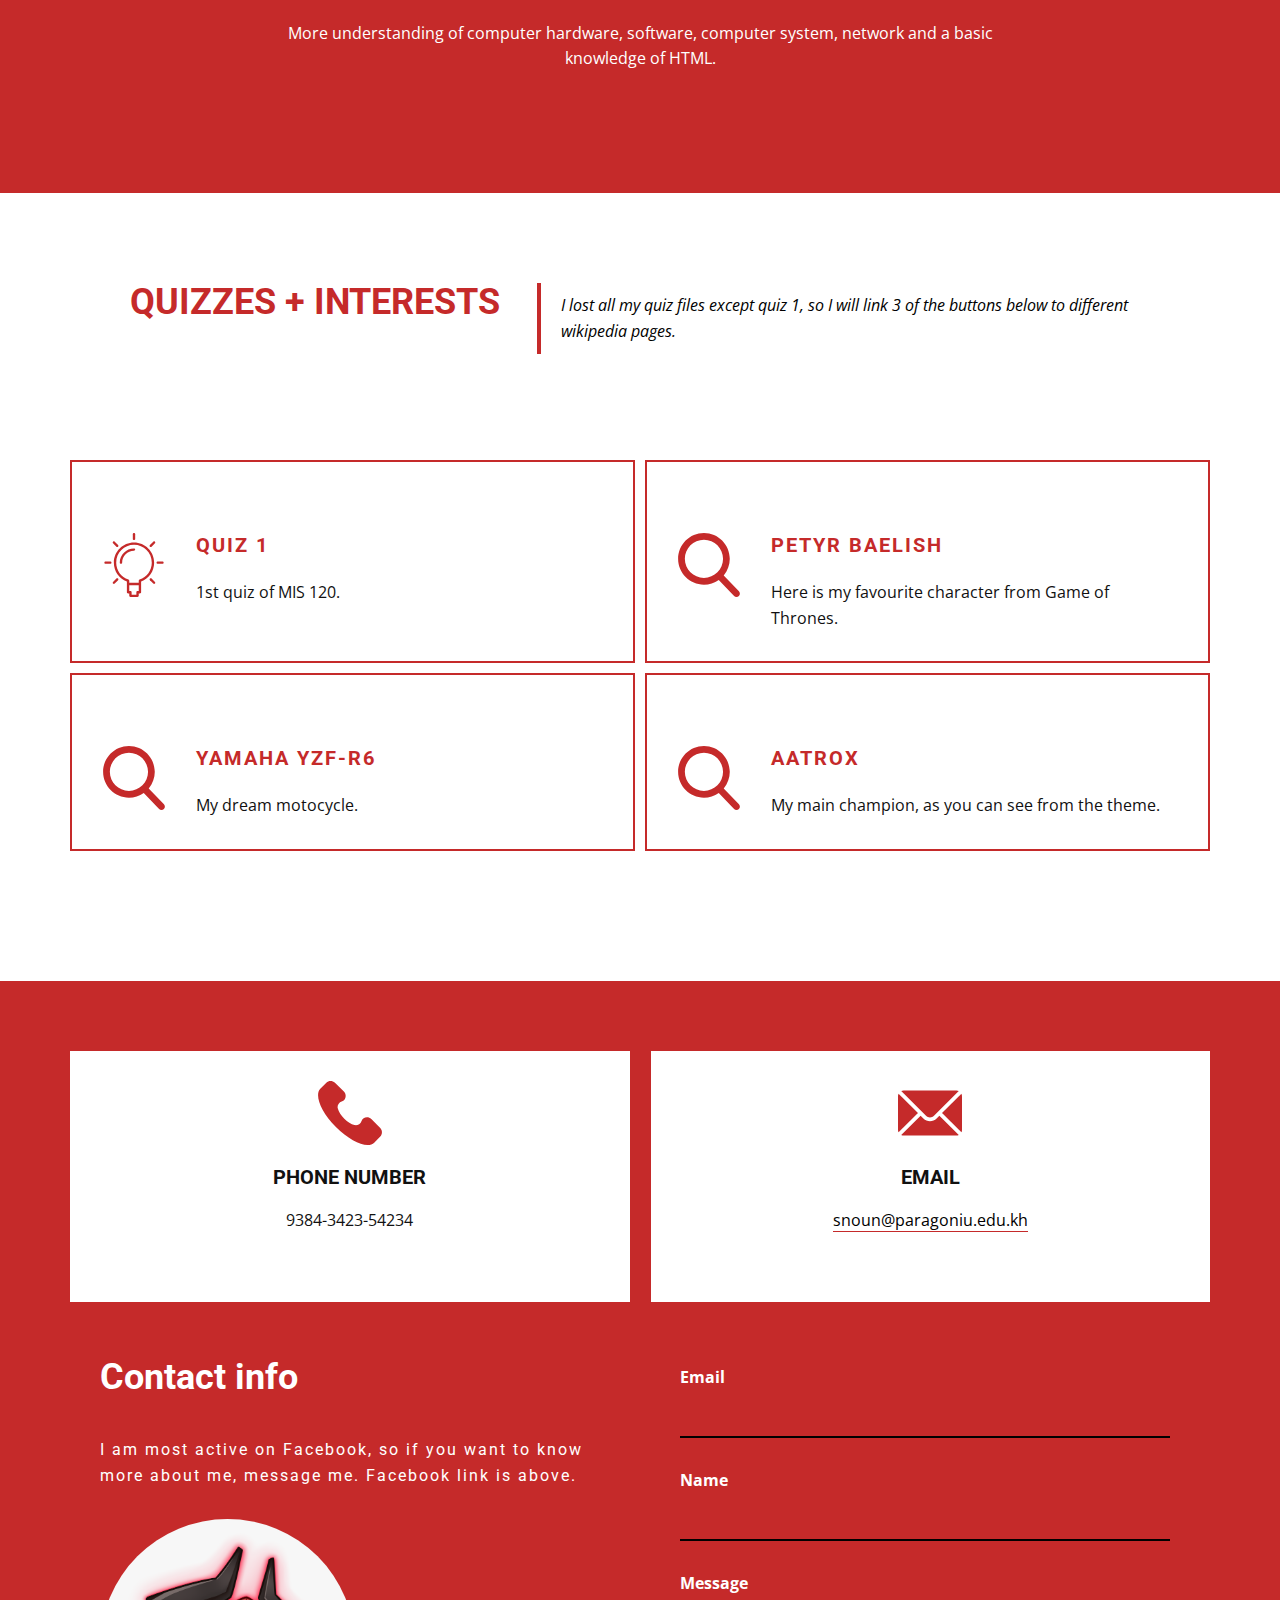
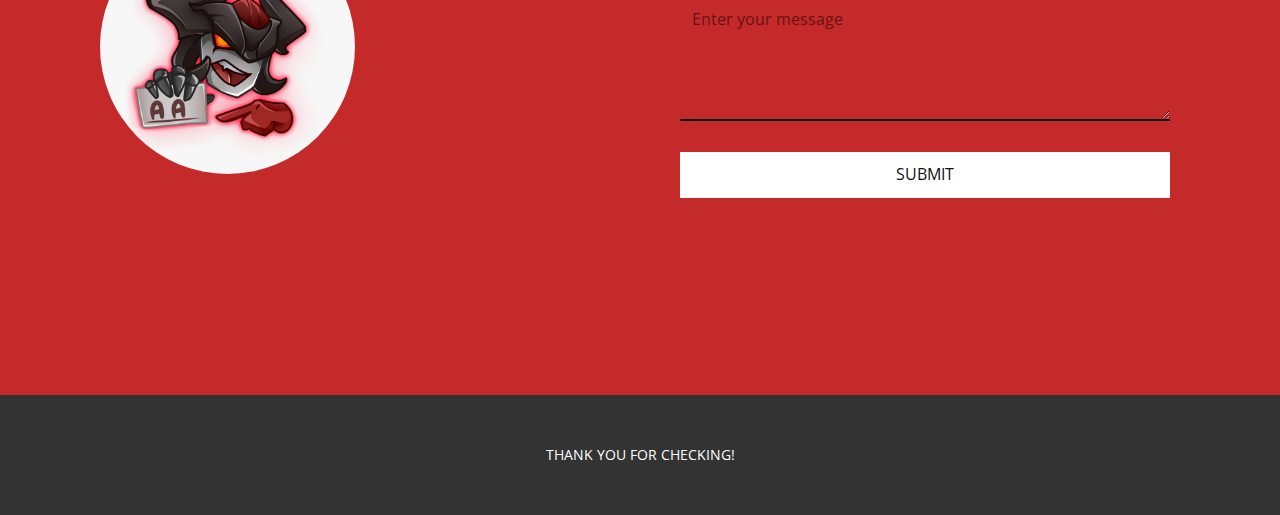
==== commit c802bdf8: "Initial commit" ====
--- a/index.html
+++ b/index.html
@@ -23,8 +23,7 @@
 		"@context": "http://schema.org",
 		"@type": "Organization",
 		"name": "Samrin",
-		"url": "index.html",
-		"logo": "images/circle-cropped.png"
+		"url": "index.html"
 }</script>
     <meta property="og:title" content="Samrin">
     <meta property="og:type" content="website">
@@ -33,9 +32,6 @@
     <meta property="og:url" content="index.html">
   </head>
   <body data-home-page="Samrin.html" data-home-page-title="Samrin" class="u-body u-overlap"><header class="u-clearfix u-header" id="sec-d12e"><div class="u-clearfix u-sheet u-sheet-1">
-        <a href="https://nicepage.com" class="u-image u-logo u-image-1" data-image-width="864" data-image-height="864" title="Menu">
-          <img src="images/circle-cropped.png" class="u-logo-image u-logo-image-1" data-image-width="80">
-        </a>
         <nav class="u-menu u-menu-one-level u-offcanvas u-menu-1">
           <div class="menu-collapse" style="font-size: 1rem; letter-spacing: 0px; font-weight: 500;">
             <a class="u-button-style u-custom-active-color u-custom-border u-custom-border-color u-custom-hover-color u-custom-left-right-menu-spacing u-custom-text-active-color u-custom-text-color u-custom-text-hover-color u-custom-top-bottom-menu-spacing u-nav-link" href="#">
@@ -78,6 +74,7 @@
                 <div class="u-layout-col">
                   <div class="u-align-left u-container-style u-layout-cell u-right-cell u-size-60 u-layout-cell-1">
                     <div class="u-container-layout u-container-layout-1">
+                      <img src="images/EAug2t5UYAE3dsN.png" alt="" class="u-image u-image-circle u-image-1" data-image-width="624" data-image-height="614">
                       <div class="u-border-20 u-border-custom-color-1 u-line u-line-horizontal u-line-1"></div>
                       <h2 class="u-text u-text-1"><b>Samrin Nuon</b>
                       </h2>
@@ -98,7 +95,7 @@
                         </a>
                       </div>
                       <h4 class="u-text u-text-2">MIS 120</h4>
-                      <div class="u-border-2 u-border-grey-dark-1 u-line u-line-horizontal u-line-3"></div>
+                      <div class="u-border-2 u-border-custom-color-1 u-line u-line-horizontal u-line-3"></div>
                       <p class="u-text u-text-3">A course about Computers, the Internet, and the Networked Society.</p>
                     </div>
                   </div>
@@ -106,7 +103,7 @@
               </div>
               <div class="u-size-30">
                 <div class="u-layout-row">
-                  <div class="u-container-style u-image u-layout-cell u-left-cell u-size-60 u-image-1" data-image-width="480" data-image-height="800">
+                  <div class="u-container-style u-image u-layout-cell u-left-cell u-size-60 u-image-2" data-image-width="1024" data-image-height="1360">
                     <div class="u-container-layout u-container-layout-2"></div>
                   </div>
                 </div>
@@ -121,8 +118,8 @@
         <h2 class="u-text u-text-1">About me!</h2>
         <p class="u-text u-text-2">My name is Samrin Nuon. I am a computer science freshman at Paragon International University. Playing video games, riding both bicycle and motocycle, and watching shows and movies are my favourite hobbies.</p>
         <div class="u-custom-color-1 u-shape u-shape-rectangle u-shape-1"></div>
-        <div alt="" class="u-image u-image-circle u-image-1" data-image-width="835" data-image-height="1080"></div>
-        <div class="u-expanded-width u-list u-repeater u-list-1">
+        <img src="images/D0WeKLlWoAAKWeQ2.png" alt="" class="u-image u-image-default u-image-1" data-image-width="550" data-image-height="670">
+        <div class="u-list u-repeater u-list-1">
           <div class="u-container-style u-list-item u-repeater-item u-white u-list-item-1">
             <div class="u-container-layout u-similar-container u-valign-top u-container-layout-1">
               <p class="u-text u-text-3">Some games I play:<br>- League of Legends<br>- Valheim<br>- Legends of Runeterra<br>- Valorant<br>- etc...
@@ -146,8 +143,8 @@
     </section>
     <section class="u-align-center u-clearfix u-custom-color-1 u-section-3" id="carousel_5ef9">
       <div class="u-clearfix u-sheet u-sheet-1">
-        <h1 class="u-text u-text-black u-text-1">What MIS 120 has taught me</h1>
-        <p class="u-text u-text-black u-text-2">More understanding of computer hardware, software, computer system, network and a basic knowledge of HTML.</p>
+        <h1 class="u-text u-text-white u-text-1">What MIS 120 has taught me</h1>
+        <p class="u-text u-text-white u-text-2">More understanding of computer hardware, software, computer system, network and a basic knowledge of HTML.</p>
       </div>
     </section>
     <section class="u-clearfix u-section-4" id="carousel_1f48">
@@ -157,20 +154,20 @@
             <div class="u-layout-row">
               <div class="u-container-style u-layout-cell u-size-23 u-layout-cell-1">
                 <div class="u-container-layout u-valign-top-xl u-container-layout-1">
-                  <h2 class="u-text u-text-1">QUIZZES + INTERESTS</h2>
+                  <h2 class="u-text u-text-custom-color-1 u-text-1">QUIZZES + INTERESTS</h2>
                 </div>
               </div>
               <div class="u-container-style u-layout-cell u-size-37 u-layout-cell-2">
                 <div class="u-container-layout u-valign-top u-container-layout-2">
-                  <blockquote class="u-border-black u-text u-text-2">I lost all my quiz files except quiz 1, so I will link 3 of the buttons below to different wikipedia pages.</blockquote>
+                  <blockquote class="u-border-custom-color-1 u-text u-text-black u-text-2">I lost all my quiz files except quiz 1, so I will link 3 of the buttons below to different wikipedia pages.</blockquote>
                 </div>
               </div>
             </div>
           </div>
         </div>
         <div class="u-list u-repeater u-list-1">
-          <div class="u-align-left u-border-2 u-border-black u-container-style u-list-item u-repeater-item u-shape-rectangle">
-            <div class="u-container-layout u-similar-container u-container-layout-3"><span class="u-icon u-icon-circle u-text-black u-icon-1"><svg class="u-svg-link" preserveAspectRatio="xMidYMin slice" viewBox="0 0 54 54" style=""><use xmlns:xlink="http://www.w3.org/1999/xlink" xlink:href="#svg-c307"></use></svg><svg class="u-svg-content" viewBox="0 0 54 54" x="0px" y="0px" id="svg-c307" style="enable-background:new 0 0 54 54;"><g><path d="M27,8c-9.374,0-17,7.626-17,17c0,7.112,4.391,13.412,11,15.9V50c0,0.553,0.447,1,1,1h1v2c0,0.553,0.447,1,1,1h6
+          <div class="u-align-left u-border-2 u-border-custom-color-1 u-container-style u-list-item u-repeater-item u-shape-rectangle">
+            <div class="u-container-layout u-similar-container u-container-layout-3"><span class="u-icon u-icon-circle u-text-custom-color-1 u-icon-1"><svg class="u-svg-link" preserveAspectRatio="xMidYMin slice" viewBox="0 0 54 54" style=""><use xmlns:xlink="http://www.w3.org/1999/xlink" xlink:href="#svg-c307"></use></svg><svg class="u-svg-content" viewBox="0 0 54 54" x="0px" y="0px" id="svg-c307" style="enable-background:new 0 0 54 54;"><g><path d="M27,8c-9.374,0-17,7.626-17,17c0,7.112,4.391,13.412,11,15.9V50c0,0.553,0.447,1,1,1h1v2c0,0.553,0.447,1,1,1h6
 		c0.553,0,1-0.447,1-1v-2h1c0.553,0,1-0.447,1-1v-9.1c6.609-2.488,11-8.788,11-15.9C44,15.626,36.374,8,27,8z M30,49
 		c-0.553,0-1,0.447-1,1v2h-4v-2c0-0.553-0.447-1-1-1h-1v-5h8v5H30z M31.688,39.242C31.277,39.377,31,39.761,31,40.192V42h-8v-1.808
 		c0-0.432-0.277-0.815-0.688-0.95C16.145,37.214,12,31.49,12,25c0-8.271,6.729-15,15-15s15,6.729,15,15
@@ -182,42 +179,42 @@
 		S27.553,13,27,13z"></path>
 </g></svg></span>
               <h5 class="u-text u-text-3">
-                <a class="u-active-none u-border-none u-btn u-button-link u-button-style u-file-link u-hover-none u-none u-text-body-color u-btn-1" href="files/Samrin_Nuon_Section2.pdf">Quiz 1</a>
+                <a class="u-active-none u-border-none u-btn u-button-link u-button-style u-file-link u-hover-none u-none u-text-custom-color-1 u-btn-1" href="files/Samrin_Nuon_Section2.pdf">Quiz 1</a>
               </h5>
               <p class="u-text u-text-4">1st quiz of MIS 120.</p>
             </div>
           </div>
-          <div class="u-align-left u-border-2 u-border-black u-container-style u-list-item u-repeater-item u-shape-rectangle">
-            <div class="u-container-layout u-similar-container u-container-layout-4"><span class="u-icon u-icon-circle u-text-black u-icon-2"><svg class="u-svg-link" preserveAspectRatio="xMidYMin slice" viewBox="0 0 56.966 56.966" style=""><use xmlns:xlink="http://www.w3.org/1999/xlink" xlink:href="#svg-68cb"></use></svg><svg class="u-svg-content" viewBox="0 0 56.966 56.966" x="0px" y="0px" id="svg-68cb" style="enable-background:new 0 0 56.966 56.966;"><path d="M55.146,51.887L41.588,37.786c3.486-4.144,5.396-9.358,5.396-14.786c0-12.682-10.318-23-23-23s-23,10.318-23,23
+          <div class="u-align-left u-border-2 u-border-custom-color-1 u-container-style u-list-item u-repeater-item u-shape-rectangle">
+            <div class="u-container-layout u-similar-container u-container-layout-4"><span class="u-icon u-icon-circle u-text-custom-color-1 u-icon-2"><svg class="u-svg-link" preserveAspectRatio="xMidYMin slice" viewBox="0 0 56.966 56.966" style=""><use xmlns:xlink="http://www.w3.org/1999/xlink" xlink:href="#svg-68cb"></use></svg><svg class="u-svg-content" viewBox="0 0 56.966 56.966" x="0px" y="0px" id="svg-68cb" style="enable-background:new 0 0 56.966 56.966;"><path d="M55.146,51.887L41.588,37.786c3.486-4.144,5.396-9.358,5.396-14.786c0-12.682-10.318-23-23-23s-23,10.318-23,23
 	s10.318,23,23,23c4.761,0,9.298-1.436,13.177-4.162l13.661,14.208c0.571,0.593,1.339,0.92,2.162,0.92
 	c0.779,0,1.518-0.297,2.079-0.837C56.255,54.982,56.293,53.08,55.146,51.887z M23.984,6c9.374,0,17,7.626,17,17s-7.626,17-17,17
 	s-17-7.626-17-17S14.61,6,23.984,6z"></path></svg></span>
               <h5 class="u-text u-text-5">
-                <a class="u-active-none u-border-none u-btn u-button-link u-button-style u-hover-none u-none u-text-black u-btn-2" href="https://en.wikipedia.org/wiki/Petyr_Baelish" target="_blank">Petyr baelish</a>
+                <a class="u-active-none u-border-none u-btn u-button-link u-button-style u-hover-none u-none u-text-custom-color-1 u-btn-2" href="https://en.wikipedia.org/wiki/Petyr_Baelish" target="_blank">Petyr baelish</a>
               </h5>
               <p class="u-text u-text-6">Here is my favourite character from Game of Thrones.</p>
             </div>
           </div>
-          <div class="u-align-left u-border-2 u-border-black u-container-style u-list-item u-repeater-item u-shape-rectangle">
-            <div class="u-container-layout u-similar-container u-container-layout-5"><span class="u-icon u-icon-circle u-text-black u-icon-3"><svg class="u-svg-link" preserveAspectRatio="xMidYMin slice" viewBox="0 0 56.966 56.966" style=""><use xmlns:xlink="http://www.w3.org/1999/xlink" xlink:href="#svg-5451"></use></svg><svg class="u-svg-content" viewBox="0 0 56.966 56.966" x="0px" y="0px" id="svg-5451" style="enable-background:new 0 0 56.966 56.966;"><path d="M55.146,51.887L41.588,37.786c3.486-4.144,5.396-9.358,5.396-14.786c0-12.682-10.318-23-23-23s-23,10.318-23,23
+          <div class="u-align-left u-border-2 u-border-custom-color-1 u-container-style u-list-item u-repeater-item u-shape-rectangle">
+            <div class="u-container-layout u-similar-container u-container-layout-5"><span class="u-icon u-icon-circle u-text-custom-color-1 u-icon-3"><svg class="u-svg-link" preserveAspectRatio="xMidYMin slice" viewBox="0 0 56.966 56.966" style=""><use xmlns:xlink="http://www.w3.org/1999/xlink" xlink:href="#svg-5451"></use></svg><svg class="u-svg-content" viewBox="0 0 56.966 56.966" x="0px" y="0px" id="svg-5451" style="enable-background:new 0 0 56.966 56.966;"><path d="M55.146,51.887L41.588,37.786c3.486-4.144,5.396-9.358,5.396-14.786c0-12.682-10.318-23-23-23s-23,10.318-23,23
 	s10.318,23,23,23c4.761,0,9.298-1.436,13.177-4.162l13.661,14.208c0.571,0.593,1.339,0.92,2.162,0.92
 	c0.779,0,1.518-0.297,2.079-0.837C56.255,54.982,56.293,53.08,55.146,51.887z M23.984,6c9.374,0,17,7.626,17,17s-7.626,17-17,17
 	s-17-7.626-17-17S14.61,6,23.984,6z"></path></svg></span>
               <h5 class="u-text u-text-7">
-                <a class="u-active-none u-border-none u-btn u-button-link u-button-style u-hover-none u-none u-text-black u-btn-3" href="https://en.wikipedia.org/wiki/Yamaha_YZF-R6" target="_blank">Yamaha yzf-r6</a>
+                <a class="u-active-none u-border-none u-btn u-button-link u-button-style u-hover-none u-none u-text-custom-color-1 u-btn-3" href="https://en.wikipedia.org/wiki/Yamaha_YZF-R6" target="_blank">Yamaha yzf-r6</a>
               </h5>
               <p class="u-text u-text-8">My dream motocycle.</p>
             </div>
           </div>
-          <div class="u-align-left u-border-2 u-border-black u-container-style u-list-item u-repeater-item u-shape-rectangle">
-            <div class="u-container-layout u-similar-container u-container-layout-6"><span class="u-icon u-icon-circle u-text-black u-icon-4"><svg class="u-svg-link" preserveAspectRatio="xMidYMin slice" viewBox="0 0 56.966 56.966" style=""><use xmlns:xlink="http://www.w3.org/1999/xlink" xlink:href="#svg-8ae0"></use></svg><svg class="u-svg-content" viewBox="0 0 56.966 56.966" x="0px" y="0px" id="svg-8ae0" style="enable-background:new 0 0 56.966 56.966;"><path d="M55.146,51.887L41.588,37.786c3.486-4.144,5.396-9.358,5.396-14.786c0-12.682-10.318-23-23-23s-23,10.318-23,23
+          <div class="u-align-left u-border-2 u-border-custom-color-1 u-container-style u-list-item u-repeater-item u-shape-rectangle">
+            <div class="u-container-layout u-similar-container u-container-layout-6"><span class="u-icon u-icon-circle u-text-custom-color-1 u-icon-4"><svg class="u-svg-link" preserveAspectRatio="xMidYMin slice" viewBox="0 0 56.966 56.966" style=""><use xmlns:xlink="http://www.w3.org/1999/xlink" xlink:href="#svg-8ae0"></use></svg><svg class="u-svg-content" viewBox="0 0 56.966 56.966" x="0px" y="0px" id="svg-8ae0" style="enable-background:new 0 0 56.966 56.966;"><path d="M55.146,51.887L41.588,37.786c3.486-4.144,5.396-9.358,5.396-14.786c0-12.682-10.318-23-23-23s-23,10.318-23,23
 	s10.318,23,23,23c4.761,0,9.298-1.436,13.177-4.162l13.661,14.208c0.571,0.593,1.339,0.92,2.162,0.92
 	c0.779,0,1.518-0.297,2.079-0.837C56.255,54.982,56.293,53.08,55.146,51.887z M23.984,6c9.374,0,17,7.626,17,17s-7.626,17-17,17
 	s-17-7.626-17-17S14.61,6,23.984,6z"></path></svg></span>
               <h5 class="u-text u-text-9">
-                <a class="u-active-none u-border-none u-btn u-button-link u-button-style u-hover-none u-none u-text-black u-btn-4" href="https://leagueoflegends.fandom.com/wiki/Aatrox/LoL" target="_blank">aatrox</a>
+                <a class="u-active-none u-border-none u-btn u-button-link u-button-style u-hover-none u-none u-text-custom-color-1 u-btn-4" href="https://na.leagueoflegends.com/en-us/champions/aatrox/" target="_blank">aatrox</a>
               </h5>
-              <p class="u-text u-text-10">My main champion.</p>
+              <p class="u-text u-text-10">My main champion, as you can see from the theme.</p>
             </div>
           </div>
         </div>
@@ -257,8 +254,8 @@
             <div class="u-layout-row">
               <div class="u-container-style u-layout-cell u-left-cell u-size-30 u-layout-cell-1">
                 <div class="u-container-layout u-container-layout-3">
-                  <h3 class="u-text u-text-black u-text-5">Contact info</h3>
-                  <p class="u-custom-font u-heading-font u-text u-text-black u-text-6">I am most active on Facebook, so if you want to know more about me, message me XD. Facebook link is above.</p>
+                  <h3 class="u-text u-text-white u-text-5">Contact info</h3>
+                  <p class="u-custom-font u-heading-font u-text u-text-white u-text-6">I am most active on Facebook, so if you want to know more about me, message me. Facebook link is above.</p>
                   <div alt="" class="u-image u-image-circle u-image-1" data-image-width="860" data-image-height="741"></div>
                 </div>
               </div>
@@ -267,15 +264,15 @@
                   <div class="u-form u-form-1">
                     <form action="#" method="POST" class="u-clearfix u-form-spacing-30 u-form-vertical u-inner-form" style="padding: 10px" source="custom" name="form">
                       <div class="u-form-email u-form-group u-form-partition-factor-2 u-form-group-1">
-                        <label for="email-319a" class="u-label u-text-black u-label-1">Email</label>
+                        <label for="email-319a" class="u-label u-text-white u-label-1">Email</label>
                         <input type="email" placeholder="" id="email-319a" name="email" class="u-border-2 u-border-black u-border-no-left u-border-no-right u-border-no-top u-input u-input-rectangle u-text-black" required="">
                       </div>
                       <div class="u-form-group u-form-name u-form-partition-factor-2 u-form-group-2">
-                        <label for="name-319a" class="u-label u-text-black u-label-2">Name</label>
-                        <input type="text" placeholder="Enter your Name" id="name-319a" name="name" class="u-border-2 u-border-black u-border-no-left u-border-no-right u-border-no-top u-input u-input-rectangle u-text-black" required="">
+                        <label for="name-319a" class="u-label u-text-white u-label-2">Name</label>
+                        <input type="text" placeholder="" id="name-319a" name="name" class="u-border-2 u-border-black u-border-no-left u-border-no-right u-border-no-top u-input u-input-rectangle u-text-black" required="">
                       </div>
                       <div class="u-form-group u-form-message u-form-group-3">
-                        <label for="message-319a" class="u-label u-text-black u-label-3">Message</label>
+                        <label for="message-319a" class="u-label u-text-white u-label-3">Message</label>
                         <textarea placeholder="Enter your message" rows="4" cols="50" id="message-319a" name="message" class="u-border-2 u-border-black u-border-no-left u-border-no-right u-border-no-top u-input u-input-rectangle u-text-black" required=""></textarea>
                       </div>
                       <div class="u-align-left u-form-group u-form-submit u-form-group-4">
--- a/nicepage.css
+++ b/nicepage.css
@@ -32133,14 +32133,14 @@
         .u-table-alt-custom-color-1 tr:nth-child(even)
         {
             color: #ffffff;
-            background-color: #39c52a;
+            background-color: #c52a2a;
         }
 
         .u-button-style.u-custom-color-1,
         .u-button-style.u-custom-color-1[class*="u-border-"]
         {
             color: #ffffff !important;
-            background-color: #39c52a !important;
+            background-color: #c52a2a !important;
         }
 
         .u-button-style.u-custom-color-1:hover,
@@ -32155,7 +32155,7 @@
         li.active > .u-button-style.u-button-style.u-custom-color-1[class*="u-border-"]
         {
             color: #ffffff !important;
-            background-color: #33b126 !important;
+            background-color: #b12626 !important;
         }
 
         .u-hover-custom-color-1:hover,
@@ -32176,11 +32176,11 @@
         li.active > a.u-button-style.u-button-style.u-active-custom-color-1[class*="u-border-"]
         {
             color: #ffffff !important;
-            background-color: #39c52a !important;
+            background-color: #c52a2a !important;
         }
 
         a.u-link.u-hover-custom-color-1:hover {
-            color: #39c52a !important;
+            color: #c52a2a !important;
         }
 
         
@@ -32189,22 +32189,22 @@
         .u-border-custom-color-1,
         .u-separator-custom-color-1:after
         {
-            border-color: #39c52a;
-            stroke: #39c52a;
+            border-color: #c52a2a;
+            stroke: #c52a2a;
         }
 
         .u-button-style.u-border-custom-color-1
         {
-            border-color: #39c52a !important;
-            color: #39c52a !important;
+            border-color: #c52a2a !important;
+            color: #c52a2a !important;
             background-color: transparent !important;
         }
 
         .u-button-style.u-border-custom-color-1:hover,
         .u-button-style.u-border-custom-color-1:focus
         {
-            border-color: #33b126 !important;
-            color: #33b126 !important;
+            border-color: #b12626 !important;
+            color: #b12626 !important;
             background-color: transparent !important;
         }
 
@@ -32217,18 +32217,18 @@
         a.u-button-style.u-button-style.u-border-active-custom-color-1.active,
         li.active > a.u-button-style.u-button-style.u-border-active-custom-color-1
         {
-            color: #39c52a !important;
-            border-color: #39c52a !important;
+            color: #c52a2a !important;
+            border-color: #c52a2a !important;
         }
 
         .u-link.u-border-custom-color-1[class*="u-border-"]
         {
-            border-color: #39c52a !important;
+            border-color: #c52a2a !important;
         }
 
         .u-link.u-border-custom-color-1[class*="u-border-"]:hover
         {
-            border-color: #33b126 !important;
+            border-color: #b12626 !important;
         }
         
 
@@ -32237,7 +32237,7 @@
         a.u-button-style.u-text-custom-color-1,
         a.u-button-style.u-text-custom-color-1[class*="u-border-"]
         {
-            color: #39c52a !important;
+            color: #c52a2a !important;
         }
 
         a.u-button-style.u-text-custom-color-1:hover,
@@ -32249,7 +32249,7 @@
         a.u-button-style.u-button-style.u-text-custom-color-1.active,
         a.u-button-style.u-button-style.u-text-custom-color-1[class*="u-border-"].active
         {
-            color: #33b126 !important;
+            color: #b12626 !important;
         }
 
         a.u-button-style.u-button-style.u-text-hover-custom-color-1:hover,
@@ -32265,24 +32265,24 @@
         .u-popupmenu-items.u-text-hover-custom-color-1 .u-nav-link:hover,
         .u-popupmenu-items.u-popupmenu-items.u-text-active-custom-color-1 .u-nav-link.active
         {
-            color: #39c52a !important;
+            color: #c52a2a !important;
         }
 
         .u-text-custom-color-1 svg,
         .u-text-hover-custom-color-1:hover svg,
         .u-text-hover-custom-color-1:focus svg
         {
-            fill: #39c52a;
+            fill: #c52a2a;
         }
 
         .u-link.u-text-custom-color-1:hover
         {
-            color: #33b126 !important;
+            color: #b12626 !important;
         }
 
         a.u-link.u-text-hover-custom-color-1:hover
         {
-            color: #39c52a !important;
+            color: #c52a2a !important;
         }
 
         
@@ -32565,17 +32565,8 @@
   min-height: 174px;
 }
 
-.u-header .u-image-1 {
-  margin: 19px auto 0 195px;
-}
-
-.u-header .u-logo-image-1 {
-  max-width: 80px;
-  max-height: 80px;
-}
-
 .u-header .u-menu-1 {
-  margin: 8px auto 31px -12px;
+  margin: 107px auto 31px -12px;
 }
 
 .u-header .u-nav-1 {
@@ -32588,26 +32579,13 @@
   font-size: 1rem;
 }
 @media (max-width: 1199px) {
-  .u-header .u-image-1 {
-    width: 80px;
-    height: 80px;
-  }
-
   .u-header .u-menu-1 {
     margin-left: -12px;
   }
 }
 
-@media (max-width: 767px) {
-  .u-header .u-image-1 {
-    margin-left: 146px;
-  }
-}
-@media (max-width: 575px) {
-  .u-header .u-image-1 {
-    margin-left: 92px;
-  }
-}
+
+
 .u-footer {
   background-image: none;
 }
--- a/Samrin.css
+++ b/Samrin.css
@@ -15,10 +15,16 @@
   padding: 30px 40px 30px 0;
 }
 
+.u-section-1 .u-image-1 {
+  width: 89px;
+  height: 89px;
+  margin: -20px auto 0 195px;
+}
+
 .u-section-1 .u-line-1 {
   width: 438px;
   height: 20px;
-  margin: 173px auto 0 20px;
+  margin: 104px auto 0 20px;
 }
 
 .u-section-1 .u-text-1 {
@@ -39,7 +45,7 @@
   min-height: 16px;
   width: 122px;
   min-width: 74px;
-  margin: 190px auto 0 20px;
+  margin: 35px auto 0 20px;
 }
 
 .u-section-1 .u-icon-1 {
@@ -61,7 +67,7 @@
   text-transform: uppercase;
   font-size: 1.25rem;
   letter-spacing: 2px;
-  margin: 84px -20px 0 20px;
+  margin: 239px -20px 0 20px;
 }
 
 .u-section-1 .u-line-3 {
@@ -75,10 +81,10 @@
   margin: 20px -20px 0 20px;
 }
 
-.u-section-1 .u-image-1 {
-  background-image: url("images/screen-3.jpg");
+.u-section-1 .u-image-2 {
+  background-image: url("images/aatrox_by_hidore_ddcg4y6-fullview.png");
   min-height: 799px;
-  background-position: 50% 9.32%;
+  background-position: 50% 50%;
 }
 
 .u-section-1 .u-container-layout-2 {
@@ -100,6 +106,7 @@
 
   .u-section-1 .u-line-1 {
     width: 430px;
+    margin-top: 44px;
     margin-left: 10px;
   }
 
@@ -132,7 +139,7 @@
     margin-left: 30px;
   }
 
-  .u-section-1 .u-image-1 {
+  .u-section-1 .u-image-2 {
     min-height: 680px;
   }
 }
@@ -156,6 +163,7 @@
 
   .u-section-1 .u-line-1 {
     width: 330px;
+    margin-top: -21px;
     margin-left: 0;
   }
 
@@ -184,7 +192,7 @@
     margin-left: 15px;
   }
 
-  .u-section-1 .u-image-1 {
+  .u-section-1 .u-image-2 {
     min-height: 521px;
   }
 
@@ -207,7 +215,11 @@
     padding-right: 10px;
   }
 
-  .u-section-1 .u-image-1 {
+  .u-section-1 .u-line-1 {
+    margin-top: 70px;
+  }
+
+  .u-section-1 .u-image-2 {
     min-height: 782px;
   }
 
@@ -226,6 +238,10 @@
     width: 340px;
   }
 
+  .u-section-1 .u-line-1 {
+    margin-top: 71px;
+  }
+
   .u-section-1 .u-text-1 {
     font-size: 2.25rem;
   }
@@ -244,11 +260,11 @@
     margin-left: 5px;
   }
 
-  .u-section-1 .u-image-1 {
+  .u-section-1 .u-image-2 {
     min-height: 492px;
   }
 }.u-section-2 .u-sheet-1 {
-  min-height: 674px;
+  min-height: 559px;
 }
 
 .u-section-2 .u-text-1 {
@@ -272,19 +288,17 @@
 }
 
 .u-section-2 .u-image-1 {
-  width: 243px;
-  height: 243px;
-  background-image: url("images/EM-JbTgXYAMf84m.jpg");
-  background-position: 50% 50%;
-  margin: -227px 111px 0 auto;
+  width: 235px;
+  height: 235px;
+  margin: -221px 100px 0 auto;
 }
 
 .u-section-2 .u-list-1 {
   min-height: 233px;
   grid-template-columns: 33.3333% 33.3333% 33.3333%;
-  margin-top: 32px;
-  margin-bottom: 60px;
   grid-gap: 0px 0px;
+  width: 1140px;
+  margin: 34px auto 20px 0;
 }
 
 .u-section-2 .u-list-item-1 {
@@ -334,63 +348,89 @@
 
 @media (max-width: 1199px) {
   .u-section-2 .u-sheet-1 {
-    min-height: 634px;
+    min-height: 518px;
   }
 
   .u-section-2 .u-text-1 {
-    margin-right: 78px;
+    margin-right: 178px;
+    margin-left: 100px;
   }
 
   .u-section-2 .u-text-2 {
-    margin-right: 207px;
+    margin-right: 307px;
+    margin-left: 100px;
+  }
+
+  .u-section-2 .u-shape-1 {
+    margin-left: 100px;
   }
 
   .u-section-2 .u-image-1 {
-    margin-top: -257px;
+    margin-top: -361px;
   }
 
   .u-section-2 .u-list-1 {
     min-height: 192px;
-    margin-top: 62px;
-    margin-bottom: 38px;
     height: auto;
+    width: 940px;
+    margin-top: -140px;
+    margin-left: 100px;
   }
 }
 
 @media (max-width: 991px) {
   .u-section-2 .u-sheet-1 {
-    min-height: 883px;
+    min-height: 767px;
   }
 
   .u-section-2 .u-text-1 {
-    margin-right: 0;
+    margin-left: 210px;
+    margin-right: 210px;
   }
 
   .u-section-2 .u-text-2 {
-    margin-right: 0;
+    margin-left: 210px;
+    margin-right: 210px;
+  }
+
+  .u-section-2 .u-shape-1 {
+    margin-left: 210px;
   }
 
   .u-section-2 .u-image-1 {
-    margin-top: -53px;
+    margin-top: -479px;
   }
 
   .u-section-2 .u-list-1 {
     min-height: 441px;
     grid-template-columns: 50% 50%;
-    margin-top: -142px;
-    margin-bottom: 60px;
+    width: 720px;
+    margin-top: -344px;
+    margin-left: 210px;
   }
 }
 
 @media (max-width: 767px) {
-  .u-section-2 .u-image-1 {
-    margin-top: 61px;
+  .u-section-2 .u-text-1 {
+    margin-left: 300px;
+    margin-right: 300px;
+  }
+
+  .u-section-2 .u-text-2 {
+    margin-left: 300px;
+    margin-right: 300px;
+  }
+
+  .u-section-2 .u-shape-1 {
+    margin-left: 300px;
   }
 
   .u-section-2 .u-list-1 {
     grid-template-columns: 100%;
-    margin-top: -256px;
+    width: 540px;
+    margin-top: -518px;
     margin-bottom: 0;
+    margin-left: 300px;
   }
 
   .u-section-2 .u-container-layout-1 {
@@ -412,19 +452,28 @@
 @media (max-width: 575px) {
   .u-section-2 .u-text-1 {
     font-size: 1.875rem;
+    margin-left: 400px;
+    margin-right: 400px;
+  }
+
+  .u-section-2 .u-text-2 {
+    margin-left: 400px;
+    margin-right: 400px;
   }
 
   .u-section-2 .u-shape-1 {
     width: 340px;
+    margin-left: 400px;
   }
 
   .u-section-2 .u-image-1 {
-    margin-top: 90px;
-    margin-right: 97px;
+    margin-top: -227px;
   }
 
   .u-section-2 .u-list-1 {
-    margin-top: -285px;
+    width: 340px;
+    margin-top: -430px;
+    margin-left: 400px;
   }
 }.u-section-3 {
   background-image: none;
@@ -869,7 +918,7 @@
 
 .u-section-5 .u-text-6 {
   letter-spacing: 2px;
-  margin: 39px -18px 0 0;
+  margin: 38px -18px 0 0;
 }
 
 .u-section-5 .u-image-1 {
@@ -877,7 +926,7 @@
   height: 255px;
   background-image: url("images/265-2657541_league-of-legends-emote-aatrox-hd-png-download.png");
   background-position: 50% 50%;
-  margin: 30px auto 0 0;
+  margin: 31px auto 0 0;
 }
 
 .u-section-5 .u-layout-cell-2 {
